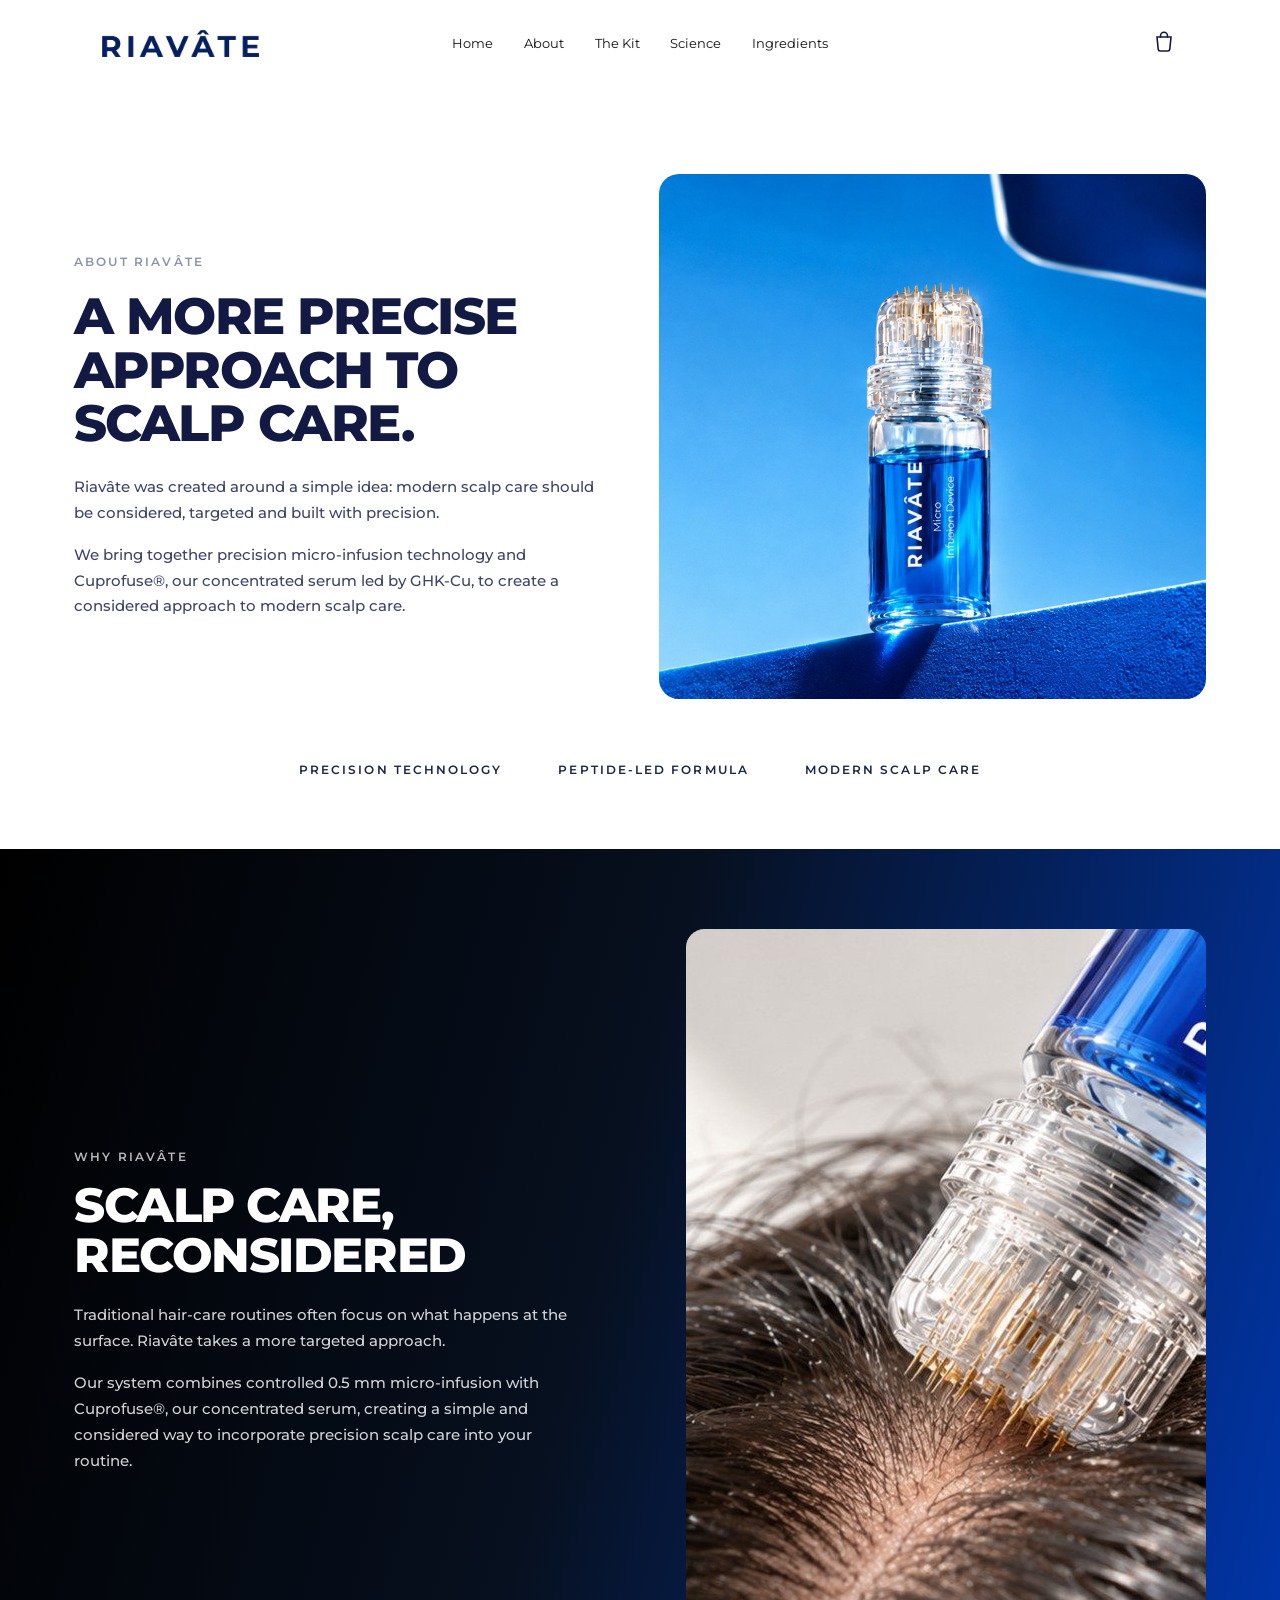
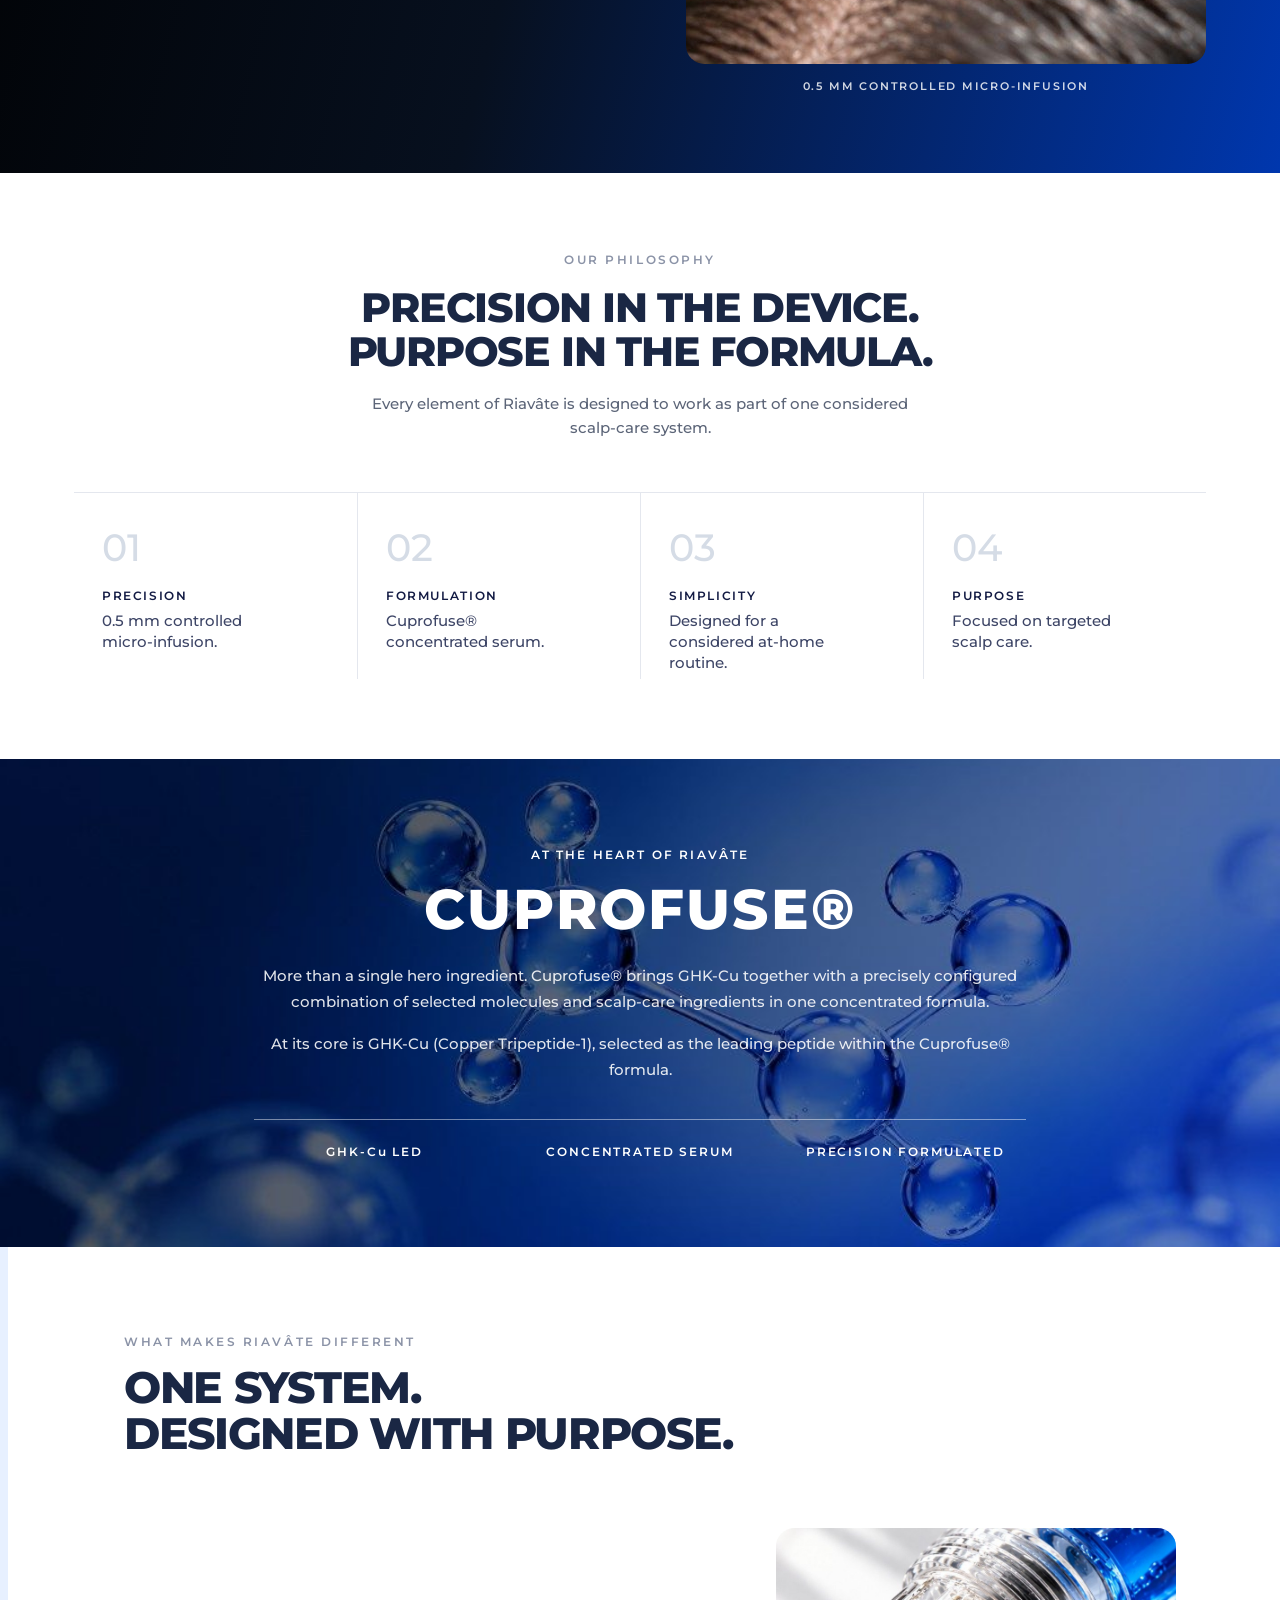
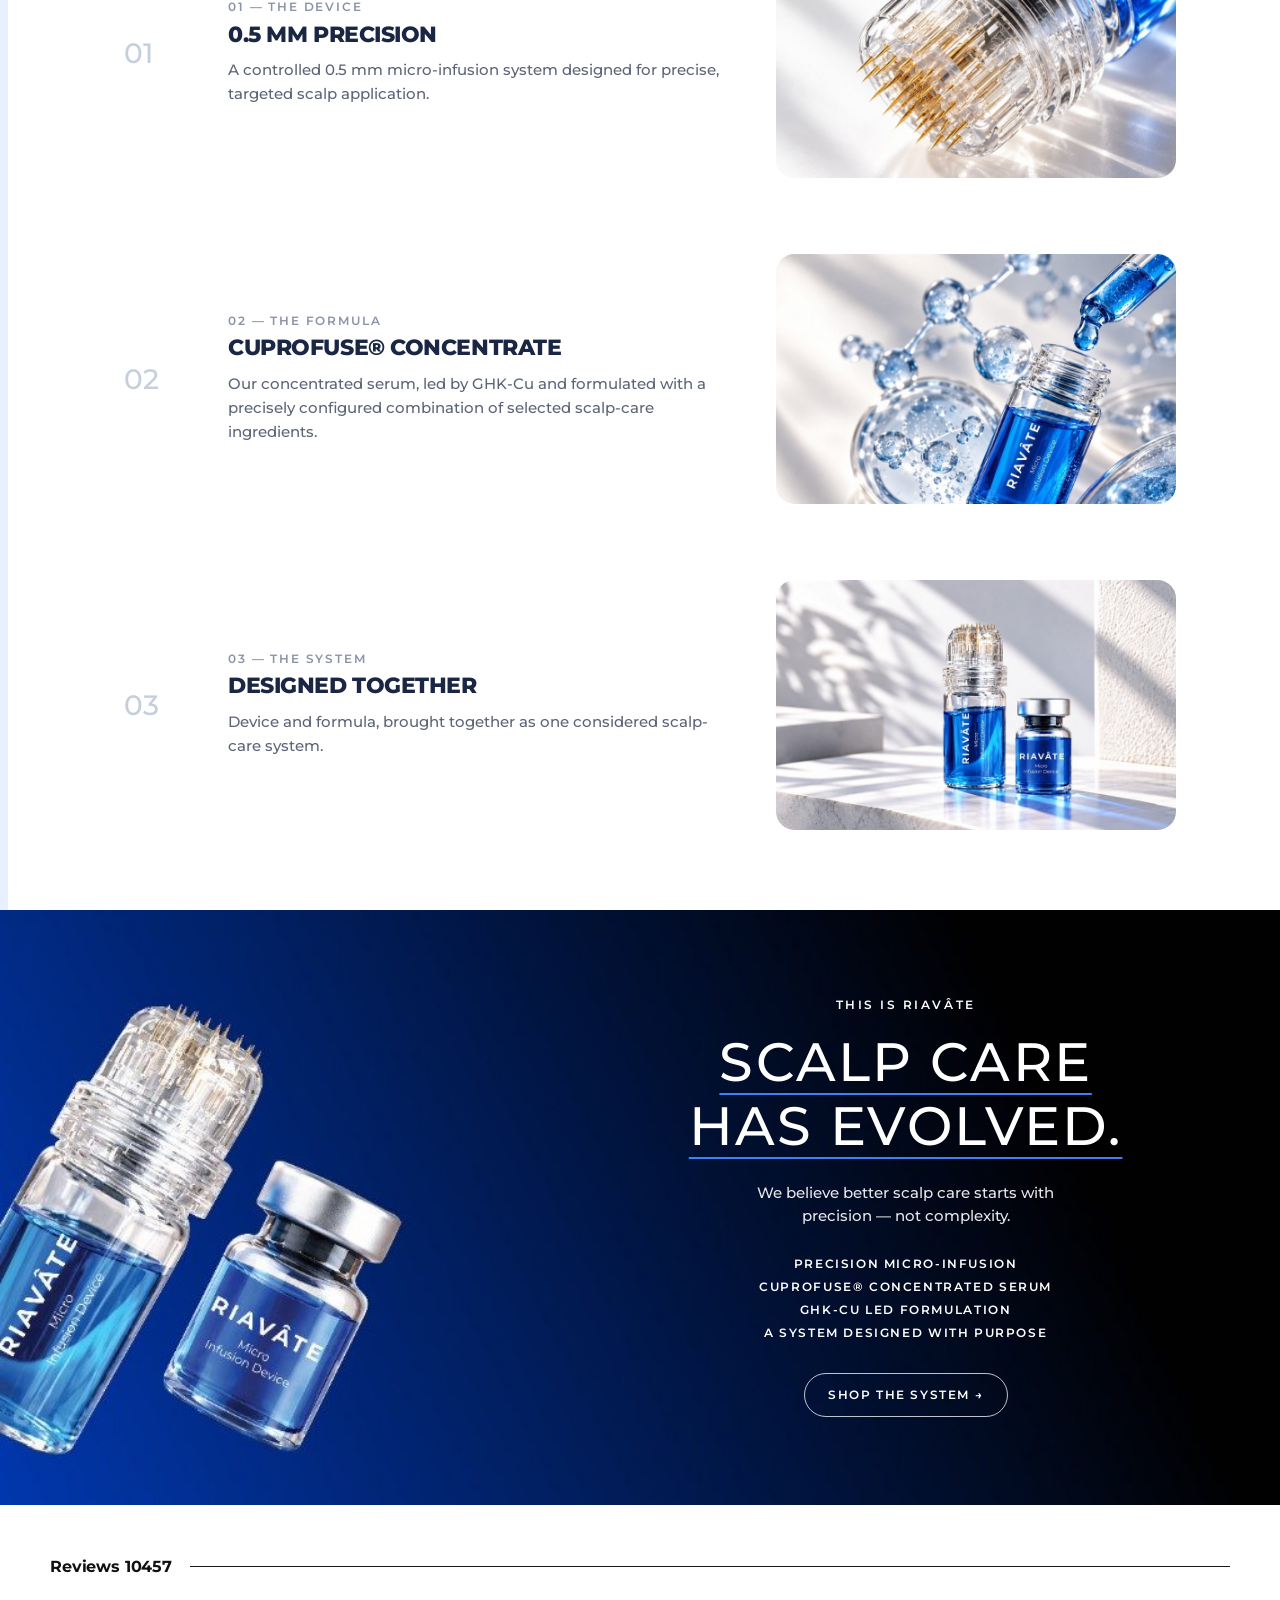
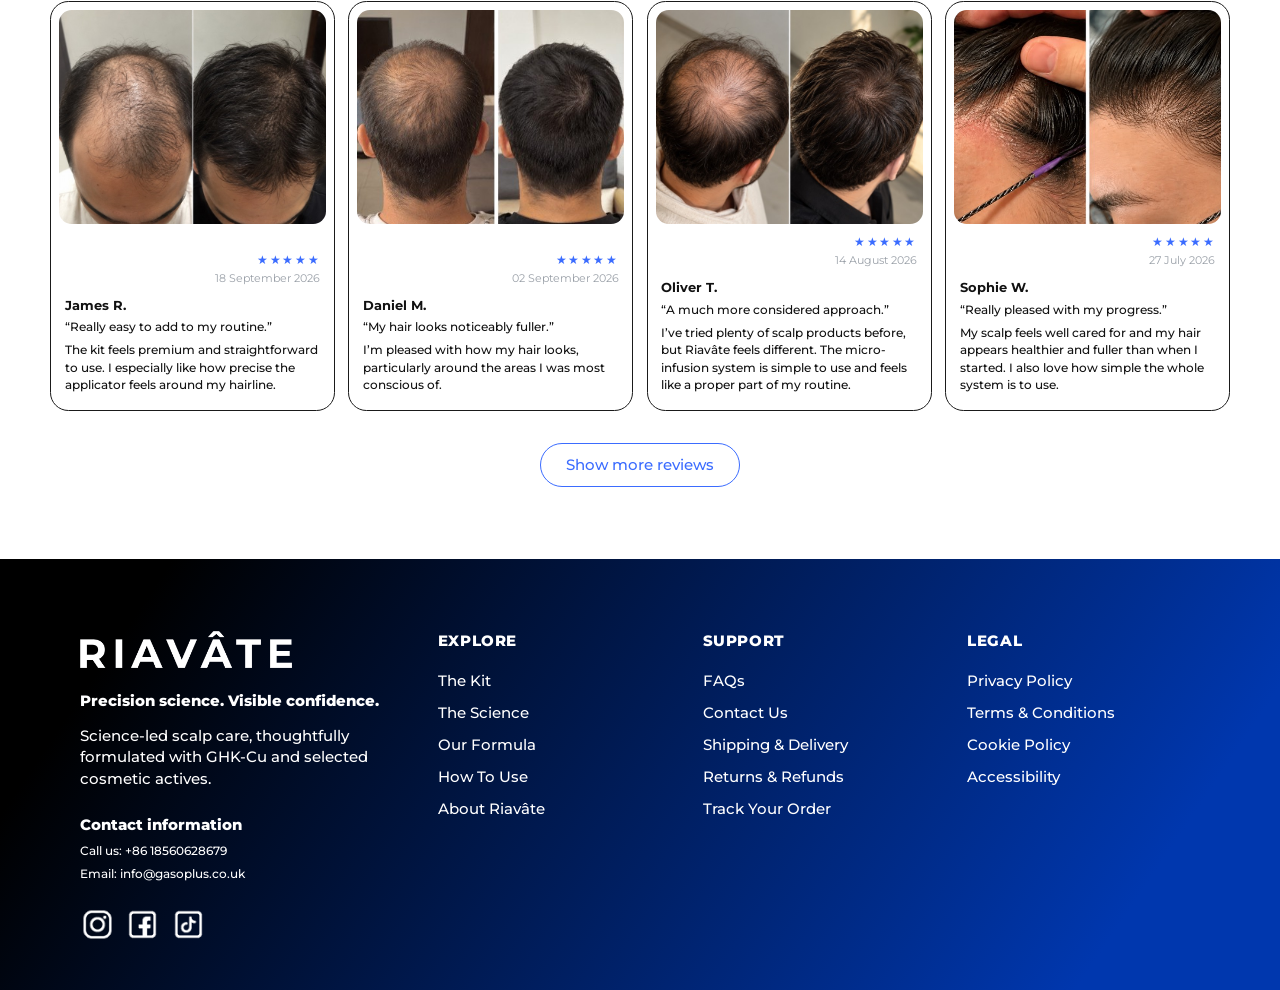
==== about.html @ 6ee82375 "Add the About and Science pages and link them from the header and footer. Co-authored-by: Cursor <cu" ====
<!doctype html>
<html lang="en">
<head>
<meta charset="utf-8">
<meta name="viewport" content="width=device-width, initial-scale=1">
<title>Riavâte home</title>
<link href="https://fonts.googleapis.com/css2?family=Montserrat:wght@400;500;600;700;800&display=swap" rel="stylesheet">
<style>
*{box-sizing:border-box;margin:0}
body{font-family:Montserrat,sans-serif;color:#111;background:#fff}
img{display:block;max-width:100%}
p:empty{display:none}

  .site-header {
    position: relative;
    z-index: 20;
    background: #ffffff;
    color: #111111;
  }

  .site-header__bar {
    display: grid;
    grid-template-columns: 1fr auto 1fr;
    align-items: center;
    gap: 1rem;
    min-height: 86px;
    width: min(1440px, 100%);
    margin-inline: auto;
    padding-inline: clamp(1.25rem, 8vw, 7.125rem);
  }

  .site-header__logo {
    justify-self: start;
    display: flex;
    align-items: center;
    text-decoration: none;
    color: inherit;
  }

  .site-header__logo-image {
    width: auto;
    height: 27px;
    max-width: 160px;
  }

  .site-header__nav {
    justify-self: center;
  }

  .site-header__menu {
    display: flex;
    align-items: center;
    gap: clamp(1rem, 2.4vw, 2.4rem);
    margin: 0;
    padding: 0;
    list-style: none;
  }

  .site-header__menu a {
    color: #111111;
    font-size: 13px;
    font-weight: 400;
    line-height: 1.4;
    text-decoration: none;
  }

  .site-header__menu a[aria-current='page'] {
    font-weight: 600;
  }

  .site-header__menu a:hover,
  .site-header__menu a:focus-visible {
    color: #2d42a9;
  }

  .site-header__actions {
    justify-self: end;
    display: flex;
    align-items: center;
    gap: 0.75rem;
  }

  .site-header__cart {
    position: relative;
    display: flex;
    color: #121a43;
    text-decoration: none;
  }

  .site-header__cart svg {
    width: 28px;
    height: 28px;
  }

  .site-header__count {
    position: absolute;
    top: -6px;
    right: -8px;
    min-width: 16px;
    height: 16px;
    padding: 0 4px;
    border-radius: 999px;
    background: #121a43;
    color: #ffffff;
    font-size: 10px;
    line-height: 16px;
    text-align: center;
  }

  .site-header__toggle {
    display: none;
    width: 42px;
    height: 42px;
    padding: 0;
    border: 0;
    background: transparent;
    cursor: pointer;
  }

  .site-header__toggle-lines,
  .site-header__toggle-lines::before,
  .site-header__toggle-lines::after {
    display: block;
    width: 18px;
    height: 1.5px;
    background: #121a43;
    content: '';
  }

  .site-header__toggle-lines {
    position: relative;
    margin-inline: auto;
  }

  .site-header__toggle-lines::before,
  .site-header__toggle-lines::after {
    position: absolute;
    left: 0;
  }

  .site-header__toggle-lines::before {
    top: -6px;
  }

  .site-header__toggle-lines::after {
    top: 6px;
  }

  .site-header.is-open .site-header__toggle-lines {
    background: transparent;
  }

  .site-header.is-open .site-header__toggle-lines::before {
    top: 0;
    transform: rotate(45deg);
  }

  .site-header.is-open .site-header__toggle-lines::after {
    top: 0;
    transform: rotate(-45deg);
  }

  .visually-hidden {
    position: absolute;
    width: 1px;
    height: 1px;
    padding: 0;
    margin: -1px;
    overflow: hidden;
    clip: rect(0, 0, 0, 0);
    white-space: nowrap;
    border: 0;
  }

  @media screen and (max-width: 989px) {
    .site-header__bar {
      grid-template-columns: auto 1fr auto;
      min-height: 72px;
    }

    .site-header__toggle {
      display: inline-flex;
      align-items: center;
      justify-content: center;
    }

    .site-header__nav {
      display: none;
      position: absolute;
      top: 100%;
      left: 0;
      right: 0;
      justify-self: stretch;
      width: 100%;
      background: #ffffff;
      border-top: 1px solid #ececec;
      box-shadow: 0 16px 30px rgba(0, 0, 0, 0.06);
    }

    .site-header.is-open .site-header__nav {
      display: block;
    }

    .site-header__menu {
      flex-direction: column;
      align-items: stretch;
      gap: 0;
      padding: 0.5rem 0 0.75rem;
    }

    .site-header__menu a {
      display: block;
      padding: 0.9rem 1.25rem;
      font-size: 16px;
    }
  }


  .home-hero {
    position: relative;
    isolation: isolate;
    width: 100%;
    background-color: #ffffff;
    color: var(--hero-text, #000000);
  }

  .home-hero--height-adapt {
    aspect-ratio: 1440 / 650;
  }

  .home-hero--height-small {
    min-height: 420px;
  }

  .home-hero--height-medium {
    min-height: 560px;
  }

  .home-hero--height-large {
    min-height: 650px;
  }

  .home-hero__media {
    position: absolute;
    inset: 0;
    z-index: 0;
    overflow: hidden;
  }

  .home-hero__media picture,
  .home-hero__media img {
    width: 100%;
    height: 100%;
  }

  .home-hero__image {
    width: 100%;
    height: 100%;
    max-width: none;
    object-fit: cover;
    object-position: center center;
  }

  .home-hero__inner {
    position: relative;
    z-index: 1;
    display: flex;
    align-items: center;
    box-sizing: border-box;
    width: min(100%, 1440px);
    min-height: 100%;
    margin-inline: auto;
    padding-block: 2.5rem;
    padding-inline: clamp(1.25rem, calc(var(--hero-pad-x, 183) * 100% / 1440), calc(var(--hero-pad-x, 183) * 1px));
  }

  .home-hero--align-center .home-hero__inner {
    justify-content: center;
  }

  .home-hero__content {
    display: flex;
    flex-direction: column;
    align-items: flex-start;
    gap: 16px;
    width: min(100%, var(--hero-content-max, 494px));
    text-align: left;
  }

  .home-hero--align-center .home-hero__content {
    align-items: center;
    text-align: center;
  }

  .home-hero__eyebrow {
    margin: 0;
    font-family: var(--hero-text-font-family, Montserrat, sans-serif);
    font-style: var(--hero-text-font-style, normal);
    font-weight: var(--hero-text-font-weight, 500);
    font-size: 15px;
    line-height: 1.27;
    letter-spacing: 3.9px;
    text-transform: uppercase;
    color: var(--hero-text, #000000);
  }

  .home-hero__heading {
    margin: 0;
    max-width: 100%;
    font-family: var(--hero-heading-font-family, Montserrat, sans-serif);
    font-style: var(--hero-heading-font-style, normal);
    font-weight: var(--hero-heading-font-weight, 700);
    font-size: var(--hero-heading-size, 48px);
    line-height: 1.22;
    letter-spacing: 0;
    color: var(--hero-gradient-start, #121a43);
  }

  @supports (background-clip: text) or (-webkit-background-clip: text) {
    .home-hero__heading {
      background-image: linear-gradient(
        90deg,
        var(--hero-gradient-start, #121a43) 0%,
        var(--hero-gradient-end, #2d42a9) 100%
      );
      background-clip: text;
      -webkit-background-clip: text;
      color: transparent;
    }
  }

  .home-hero__heading--solid {
    background-image: none;
    color: var(--hero-heading-color, #121a43);
    -webkit-text-fill-color: currentcolor;
  }

  .home-hero__text {
    margin: 0;
    max-width: var(--hero-text-max, 411px);
    font-family: var(--hero-text-font-family, Montserrat, sans-serif);
    font-style: var(--hero-text-font-style, normal);
    font-weight: var(--hero-text-font-weight, 500);
    font-size: 14px;
    line-height: 1.25;
    color: var(--hero-text, #000000);
  }

  .home-hero--align-center .home-hero__text {
    max-width: min(100%, var(--hero-text-max, 411px));
  }

  .home-hero__button {
    display: inline-flex;
    align-items: center;
    justify-content: center;
    min-height: 43px;
    margin-top: 4px;
    padding: 0.65rem 1.75rem;
    border: 1px solid transparent;
    border-radius: 15px;
    background-image: linear-gradient(90deg, #121a43 0%, #2d42a9 100%);
    color: #ffffff;
    font-family: var(--hero-heading-font-family, Montserrat, sans-serif);
    font-weight: 700;
    font-size: 16px;
    line-height: 1.25;
    text-decoration: none;
  }

  .home-hero__button--secondary {
    background-image: none;
    background-color: transparent;
    border-color: #121a43;
    color: #121a43;
  }

  .home-hero__button:focus-visible {
    outline: 2px solid #121a43;
    outline-offset: 3px;
  }

  .home-hero__button[aria-disabled='true'] {
    cursor: not-allowed;
    opacity: 0.6;
  }

  @media screen and (max-width: 989px) {
    .home-hero__heading {
      font-size: clamp(2rem, 4.6vw, var(--hero-heading-size, 48px));
    }
  }

  @media screen and (max-width: 749px) {
    .home-hero,
    .home-hero--height-adapt,
    .home-hero--height-small,
    .home-hero--height-medium,
    .home-hero--height-large {
      display: flex;
      flex-direction: column;
      aspect-ratio: auto;
      min-height: 0;
    }

    .home-hero__media {
      position: relative;
      inset: auto;
      width: 100%;
      height: auto;
      aspect-ratio: 16 / 10;
    }

    .home-hero__image {
      object-position: 72% center;
    }

    .home-hero--has-mobile-image .home-hero__image {
      object-position: center center;
    }

    .home-hero__inner {
      width: 100%;
      min-height: 0;
      padding: 1.75rem 1.25rem 2.25rem;
    }

    .home-hero__heading {
      font-size: var(--hero-heading-size-mobile, 32px);
    }

    .home-hero__eyebrow {
      font-size: 12px;
      letter-spacing: 2.4px;
    }

    .home-hero__text {
      max-width: none;
      font-size: 15px;
      line-height: 1.5;
    }
  }


  .icon-row {
    background: var(--icon-row-bg, #f7f7f7);
    color: var(--icon-row-text, #111111);
  }

  .icon-row__list {
    display: grid;
    grid-template-columns: repeat(5, minmax(0, 1fr));
    gap: 1.25rem 1rem;
    width: min(1180px, calc(100% - 2.5rem));
    margin: 0 auto;
    padding: 1.35rem 0;
    list-style: none;
  }

  .icon-row__item {
    display: flex;
    align-items: center;
    gap: 0.7rem;
    min-width: 0;
  }

  .icon-row__icon {
    display: flex;
    flex: 0 0 auto;
    align-items: center;
    justify-content: center;
    width: 36px;
    height: 36px;
  }

  .icon-row__icon img,
  .icon-row__image {
    width: 28px;
    height: 28px;
    object-fit: contain;
  }

  .icon-row__copy {
    display: flex;
    flex-direction: column;
    gap: 0.15rem;
    min-width: 0;
  }

  .icon-row__title {
    font-size: 12px;
    font-weight: 800;
    line-height: 1.2;
    letter-spacing: 0.02em;
    text-transform: uppercase;
  }

  .icon-row__text {
    font-size: 11px;
    font-weight: 500;
    line-height: 1.3;
  }

  @media screen and (max-width: 989px) {
    .icon-row__list {
      grid-template-columns: repeat(3, minmax(0, 1fr));
    }
  }

  @media screen and (max-width: 749px) {
    .icon-row__list {
      grid-template-columns: 1fr 1fr;
      gap: 1rem 0.75rem;
      padding: 1.25rem 0;
    }

    .icon-row__item:last-child:nth-child(odd) {
      grid-column: 1 / -1;
    }
  }


  .precision {
    padding: 4.5rem 0 3.5rem;
    background: #ffffff;
    color: #111111;
  }

  .precision__intro {
    width: min(780px, calc(100% - 2.5rem));
    margin: 0 auto 2.5rem;
    text-align: center;
  }

  .precision__heading {
    margin: 0;
    font-size: clamp(1.75rem, 3vw, 2.25rem);
    font-weight: 700;
    line-height: 1.2;
    background-image: linear-gradient(90deg, #000000 16%, #2d42a9 85%);
    background-clip: text;
    -webkit-background-clip: text;
    color: transparent;
  }

  .precision__eyebrow {
    margin: 0.75rem 0 0;
    font-size: 14px;
    font-weight: 500;
    letter-spacing: 3.64px;
    text-transform: uppercase;
  }

  .precision__text {
    margin: 0.85rem auto 0;
    max-width: 46rem;
    font-size: 14px;
    font-weight: 500;
    line-height: 1.45;
  }

  .precision__stage {
    display: grid;
    grid-template-columns: minmax(0, 1fr) minmax(180px, 320px) minmax(0, 1fr);
    grid-template-areas:
      "top-left media top-right"
      "bottom-left media bottom-right";
    gap: 1.75rem 1.5rem;
    align-items: center;
    width: min(1100px, calc(100% - 2.5rem));
    margin-inline: auto;
  }

  .precision__media {
    grid-area: media;
  }

  .precision__image {
    width: 100%;
    height: auto;
    max-height: 420px;
    margin-inline: auto;
    object-fit: contain;
  }

  .precision__point h3 {
    margin: 0;
    font-size: 15px;
    font-weight: 800;
    line-height: 1.3;
  }

  .precision__point p {
    margin: 0.45rem 0 0;
    max-width: 16rem;
    font-size: 14px;
    font-weight: 500;
    line-height: 1.45;
  }

  .precision__point--top-left { grid-area: top-left; }
  .precision__point--bottom-left { grid-area: bottom-left; }
  .precision__point--top-right { grid-area: top-right; text-align: right; }
  .precision__point--bottom-right { grid-area: bottom-right; text-align: right; }

  .precision__point--top-right p,
  .precision__point--bottom-right p {
    margin-left: auto;
  }

  @media screen and (max-width: 989px) {
    .precision__stage {
      grid-template-columns: 1fr 1fr;
      grid-template-areas:
        "media media"
        "top-left top-right"
        "bottom-left bottom-right";
    }

    .precision__image {
      max-height: 320px;
    }
  }

  @media screen and (max-width: 749px) {
    .precision {
      padding: 3rem 0 2.5rem;
    }

    .precision__stage {
      grid-template-columns: 1fr;
      grid-template-areas:
        "media"
        "top-left"
        "top-right"
        "bottom-left"
        "bottom-right";
    }

    .precision__point,
    .precision__point--top-right,
    .precision__point--bottom-right {
      text-align: left;
    }

    .precision__point p,
    .precision__point--top-right p,
    .precision__point--bottom-right p {
      margin-left: 0;
      max-width: none;
    }
  }


  .media-text {
    display: grid;
    grid-template-columns: minmax(0, 1fr) minmax(0, 1fr);
    gap: clamp(1.5rem, 4vw, 4rem);
    align-items: center;
    width: min(1180px, calc(100% - 2.5rem));
    margin-inline: auto;
    padding-block: var(--media-pad, 72px);
  }

  .media-text--right .media-text__content {
    order: -1;
  }

  .media-text__image {
    width: 100%;
    height: auto;
    aspect-ratio: 1;
    object-fit: cover;
    border-radius: 16px;
  }

  .media-text__content {
    display: flex;
    flex-direction: column;
    align-items: flex-start;
    gap: 0.85rem;
    max-width: 32rem;
  }

  .media-text__eyebrow,
  .media-text__subheading {
    margin: 0;
    font-size: 15px;
    font-weight: 500;
    letter-spacing: 3.9px;
    text-transform: uppercase;
  }

  .media-text__heading {
    margin: 0;
    font-size: var(--media-heading-size, 48px);
    font-weight: 700;
    line-height: 1.15;
    background-image: linear-gradient(90deg, #121a43 0%, #2d42a9 100%);
    background-clip: text;
    -webkit-background-clip: text;
    color: transparent;
  }

  .media-text__text {
    font-size: 14px;
    font-weight: 500;
    line-height: 1.5;
  }

  .media-text__text p {
    margin: 0 0 0.75rem;
  }

  .media-text__text p:last-child {
    margin-bottom: 0;
  }

  .media-text__caption {
    margin: 0;
    color: #0037ae;
    font-size: 12px;
    font-weight: 500;
    line-height: 1.45;
    letter-spacing: 0.04em;
    text-transform: uppercase;
  }

  .media-text__button {
    display: inline-flex;
    align-items: center;
    justify-content: center;
    min-height: 43px;
    margin-top: 0.4rem;
    padding: 0.65rem 1.6rem;
    border-radius: 15px;
    background-image: linear-gradient(90deg, #121a43 0%, #2d42a9 100%);
    color: #ffffff;
    font-size: 16px;
    font-weight: 700;
    line-height: 1.2;
    text-decoration: none;
  }

  .media-text__button:focus-visible {
    outline: 2px solid #121a43;
    outline-offset: 3px;
  }

  @media screen and (max-width: 989px) {
    .media-text,
    .media-text--left {
      grid-template-columns: 1fr;
    }

    .media-text--left .media-text__content,
    .media-text--right .media-text__content {
      order: 2;
    }

    .media-text__media {
      order: 1;
    }

    .media-text__heading {
      font-size: clamp(1.75rem, 4vw, var(--media-heading-size, 48px));
    }
  }

  @media screen and (max-width: 749px) {
    .media-text,
    .media-text--left {
      padding-block: 2.5rem;
    }

    .media-text__heading {
      font-size: var(--media-heading-size-mobile, 32px);
    }

    .media-text__image {
      aspect-ratio: 4 / 3;
    }
  }


  .peptide {
    padding: 4.5rem 1.25rem 4rem;
    color: #ffffff;
    background-image: linear-gradient(124deg, #000000 8%, #021433 48%, #0037ae 100%);
  }

  .peptide__intro {
    width: min(640px, 100%);
    margin: 0 auto 2.75rem;
    text-align: center;
  }

  .peptide__eyebrow {
    margin: 0;
    font-size: 14px;
    font-weight: 500;
    letter-spacing: 3.64px;
    text-transform: uppercase;
  }

  .peptide__heading {
    margin: 0.65rem 0 0;
    font-size: clamp(2.5rem, 5vw, 4rem);
    font-weight: 700;
    line-height: 1.05;
  }

  .peptide__text {
    margin-top: 1rem;
    font-size: 14px;
    font-weight: 500;
    line-height: 1.5;
  }

  .peptide__text p {
    margin: 0 0 0.35rem;
  }

  .peptide__grid {
    display: grid;
    grid-template-columns: repeat(4, minmax(0, 1fr));
    gap: 1.5rem;
    width: min(1120px, 100%);
    margin: 0 auto;
    padding: 0;
    list-style: none;
  }

  .peptide__item {
    text-align: center;
  }

  .peptide__icon {
    display: flex;
    align-items: center;
    justify-content: center;
    height: 76px;
    margin-bottom: 0.85rem;
  }

  .peptide__icon img,
  .peptide__icon-image {
    width: 72px;
    height: 72px;
    object-fit: contain;
  }

  .peptide__item h3 {
    margin: 0;
    font-size: 15px;
    font-weight: 800;
    line-height: 1.3;
  }

  .peptide__item p {
    margin: 0.55rem auto 0;
    max-width: 16rem;
    font-size: 14px;
    font-weight: 500;
    line-height: 1.45;
  }

  @media screen and (max-width: 989px) {
    .peptide__grid {
      grid-template-columns: 1fr 1fr;
      gap: 2rem 1rem;
    }
  }

  @media screen and (max-width: 549px) {
    .peptide {
      padding: 3rem 1.25rem;
    }

    .peptide__grid {
      grid-template-columns: 1fr;
    }
  }


  .results {
    padding: 4.5rem 0 4rem;
    background: #ffffff;
  }

  .results__heading {
    width: min(640px, calc(100% - 2.5rem));
    margin: 0 auto 2rem;
    text-align: center;
    font-size: clamp(1.75rem, 3vw, 2.25rem);
    font-weight: 700;
    line-height: 1.2;
    background-image: linear-gradient(90deg, #000000 16%, #2d42a9 85%);
    background-clip: text;
    -webkit-background-clip: text;
    color: transparent;
  }

  .results__grid {
    display: grid;
    grid-template-columns: repeat(3, minmax(0, 1fr));
    gap: 1.5rem;
    width: min(1080px, calc(100% - 2.5rem));
    margin: 0 auto;
    padding: 0;
    list-style: none;
  }

  .results__card {
    display: flex;
    flex-direction: column;
    overflow: hidden;
    border-radius: 19px;
    background: #f6f6f6;
  }

  .results__photo {
    aspect-ratio: 320 / 210;
    overflow: hidden;
  }

  .results__image {
    width: 100%;
    height: 100%;
    object-fit: cover;
  }

  .results__body {
    display: flex;
    flex: 1;
    flex-direction: column;
    gap: 0.75rem;
    padding: 1rem 1.1rem 1.1rem;
  }

  .results__meta {
    display: flex;
    align-items: center;
    justify-content: space-between;
    gap: 0.5rem;
  }

  .results__name {
    margin: 0;
    font-size: 12px;
    font-weight: 500;
  }

  .results__badge {
    margin: 0;
    padding: 0.25rem 0.45rem;
    border-radius: 5px;
    background: #c3f6bd;
    font-size: 8px;
    font-weight: 500;
    line-height: 1.2;
    white-space: nowrap;
  }

  .results__quote {
    flex: 1;
    font-size: 12px;
    font-weight: 500;
    line-height: 1.45;
  }

  .results__quote p {
    margin: 0 0 0.45rem;
  }

  .results__quote p:first-child {
    font-size: 13px;
  }

  .results__product {
    display: flex;
    align-items: center;
    gap: 0.65rem;
    padding: 0.45rem;
    border-radius: 5px;
    background: #ffffff;
  }

  .results__product img {
    width: 42px;
    height: 42px;
    border-radius: 5px;
    object-fit: cover;
  }

  .results__product p {
    margin: 0;
    font-size: 10px;
    line-height: 1.35;
  }

  @media screen and (max-width: 989px) {
    .results__grid {
      grid-template-columns: 1fr 1fr;
    }
  }

  @media screen and (max-width: 749px) {
    .results {
      padding: 3rem 0;
    }

    .results__grid {
      grid-template-columns: 1fr;
      max-width: 420px;
    }
  }


  .reviews {
    padding: 1rem 0 4.5rem;
    background: #ffffff;
  }

  .reviews__card {
    width: min(1063px, calc(100% - 2.5rem));
    margin-inline: auto;
    padding: 2rem 1.5rem 1.5rem;
    border-radius: 16px;
    background: #ffffff;
    box-shadow: 4px 7px 16px rgba(0, 0, 0, 0.12);
  }

  .reviews__heading {
    margin: 0 0 1.25rem;
    text-align: center;
    font-size: clamp(1.6rem, 3vw, 2rem);
    font-weight: 700;
    background-image: linear-gradient(90deg, #121a43 0%, #2d42a9 100%);
    background-clip: text;
    -webkit-background-clip: text;
    color: transparent;
  }

  .reviews__top {
    display: flex;
    align-items: center;
    justify-content: space-between;
    gap: 1rem;
  }

  .reviews__score,
  .reviews__count {
    margin: 0;
    font-size: 14px;
    font-weight: 500;
  }

  .reviews__count {
    margin-top: 0.2rem;
  }

  .reviews__badge {
    display: inline-block;
    margin: 0.55rem 0 0;
    padding: 0.28rem 0.5rem;
    border-radius: 5px;
    background: #c3f6bd;
    font-size: 8px;
    font-weight: 500;
  }

  .reviews__button {
    display: inline-flex;
    align-items: center;
    justify-content: center;
    min-height: 43px;
    padding: 0.6rem 1.4rem;
    border: 1px solid #121a43;
    border-radius: 15px;
    background: transparent;
    color: #121a43;
    font-size: 16px;
    font-weight: 700;
    text-decoration: none;
  }

  .reviews__thumbs {
    display: grid;
    grid-template-columns: repeat(8, minmax(0, 1fr));
    gap: 0.7rem;
    margin: 1.4rem 0 0;
    padding: 0;
    list-style: none;
  }

  .reviews__thumb {
    width: 100%;
    height: 81px;
    border-radius: 16px;
    object-fit: cover;
  }

  .reviews__more {
    margin: 0.85rem 0 0;
    text-align: right;
    font-size: 14px;
    font-weight: 500;
  }

  .reviews__more a {
    color: inherit;
  }

  @media screen and (max-width: 989px) {
    .reviews__thumbs {
      grid-template-columns: repeat(4, minmax(0, 1fr));
    }
  }

  @media screen and (max-width: 749px) {
    .reviews {
      padding-bottom: 3rem;
    }

    .reviews__top {
      flex-direction: column;
      align-items: flex-start;
    }

    .reviews__thumbs {
      grid-template-columns: repeat(3, minmax(0, 1fr));
    }

    .reviews__thumb {
      height: 72px;
      border-radius: 12px;
    }
  }


  .site-footer {
    display: flex;
    flex-direction: column;
    margin-top: 0;
    color: #ffffff;
    background-image: linear-gradient(124deg, #000000 11%, #0037ae 87%);
  }

  .site-footer a {
    color: inherit;
    text-decoration: none;
  }

  .site-footer__inner {
    display: grid;
    grid-template-columns: minmax(220px, 1.4fr) repeat(3, minmax(140px, 1fr));
    gap: 2.5rem 2rem;
    width: min(1120px, calc(100% - 2.5rem));
    margin-inline: auto;
    padding: 4.5rem 0 1.5rem;
  }

  .site-footer__logo-image {
    width: auto;
    height: 37px;
    max-width: 212px;
  }

  .site-footer__tagline {
    margin: 1.4rem 0 0;
    font-size: 15px;
    font-weight: 800;
    line-height: 1.4;
  }

  .site-footer__text {
    max-width: 20rem;
    margin: 0.85rem 0 0;
    font-size: 15px;
    font-weight: 500;
    line-height: 1.45;
  }

  .site-footer__contact-label {
    margin: 1.6rem 0 0.45rem;
    font-size: 15px;
    font-weight: 800;
  }

  .site-footer__contact {
    display: block;
    margin-top: 0.35rem;
    font-size: 12px;
    font-weight: 500;
    line-height: 1.5;
  }

  .site-footer__heading {
    margin: 0 0 0.9rem;
    font-size: 15px;
    font-weight: 800;
    letter-spacing: 0.04em;
  }

  .site-footer__links {
    margin: 0;
    padding: 0;
    list-style: none;
  }

  .site-footer__links a {
    display: inline-block;
    padding: 0.35rem 0;
    font-size: 15px;
    font-weight: 500;
    line-height: 1.4;
    text-transform: capitalize;
  }

  .site-footer__links a:hover,
  .site-footer__links a:focus-visible,
  .site-footer__contact:hover,
  .site-footer__contact:focus-visible {
    text-decoration: underline;
  }

  .site-footer__social {
    display: flex;
    align-items: center;
    gap: 0.65rem;
    width: min(1120px, calc(100% - 2.5rem));
    margin-inline: auto;
    padding: 0 0 3rem;
  }

  .site-footer__social img {
    width: 35px;
    height: 35px;
    object-fit: contain;
  }

  @media screen and (max-width: 989px) {
    .site-footer__inner {
      grid-template-columns: 1fr 1fr;
    }

    .site-footer__brand {
      grid-column: 1 / -1;
    }
  }

  @media screen and (max-width: 749px) {
    .site-footer__inner {
      grid-template-columns: 1fr;
      padding-top: 3rem;
    }
  }

.home-hero{--hero-pad-x:183;--hero-content-max:494px;--hero-text-max:412px;--hero-heading-size:48px;--hero-heading-size-mobile:32px;--hero-gradient-start:#121A43;--hero-gradient-end:#2D42A9;--hero-text:#000;--hero-heading-font-family:Montserrat,sans-serif;--hero-heading-font-weight:700;--hero-text-font-family:Montserrat,sans-serif;--hero-text-font-weight:500}

.about-hero{background:#fff;color:#121a43}
.about-hero__inner{display:grid;grid-template-columns:minmax(0,1fr) minmax(0,1.05fr);gap:4rem;align-items:center;max-width:1180px;margin:0 auto;padding:5.5rem 1.5rem 2.5rem}
.about-hero__eyebrow{margin:0 0 1.25rem;font-size:.75rem;font-weight:600;letter-spacing:.18em;text-transform:uppercase;color:#8b93a7}
.about-hero__heading{margin:0;max-width:14ch;font-size:clamp(2rem,4vw,3.25rem);font-weight:800;line-height:1.05;letter-spacing:-.03em;text-transform:uppercase}
.about-hero__text{max-width:34rem;margin-top:1.5rem;font-size:.95rem;font-weight:500;line-height:1.7;color:#3d4566}
.about-hero__text p{margin:0}
.about-hero__text p+p{margin-top:1rem}
.about-hero__labels{display:flex;flex-wrap:wrap;justify-content:center;gap:1.25rem 3.5rem;max-width:1180px;margin:0 auto;padding:1.5rem 1.5rem 4.5rem;list-style:none;font-size:.72rem;font-weight:600;letter-spacing:.18em;text-transform:uppercase;color:#1a2744}
.about-hero__media{border-radius:1.25rem;overflow:hidden}
.about-hero__image{display:block;width:100%;height:auto;aspect-ratio:1/0.96;object-fit:cover}
.about-reconsidered{color:#fff;background:linear-gradient(105deg,#000 0%,#07101f 46%,#0037ae 100%)}
.about-reconsidered__inner{display:grid;grid-template-columns:minmax(0,1fr) minmax(0,.95fr);gap:4rem;align-items:center;max-width:1180px;margin:0 auto;padding:5rem 1.5rem}
.about-reconsidered__eyebrow{margin:0 0 1rem;font-size:.75rem;font-weight:600;letter-spacing:.18em;text-transform:uppercase;color:rgba(255,255,255,.72)}
.about-reconsidered__heading{margin:0;max-width:13ch;font-size:clamp(2rem,4vw,3rem);font-weight:800;line-height:1.05;letter-spacing:-.03em;text-transform:uppercase}
.about-reconsidered__text{max-width:32rem;margin-top:1.35rem;font-size:.95rem;font-weight:500;line-height:1.7;color:rgba(255,255,255,.82)}
.about-reconsidered__text p{margin:0}
.about-reconsidered__text p+p{margin-top:1rem}
.about-reconsidered__image{display:block;width:100%;aspect-ratio:16/11;object-fit:cover;border-radius:1.15rem}
.about-reconsidered__caption{margin:.95rem 0 0;font-size:.7rem;font-weight:600;letter-spacing:.16em;text-align:center;text-transform:uppercase;color:rgba(255,255,255,.82)}
.about-pillars{background:#fff;color:#121a43}
.about-pillars__inner{max-width:1180px;margin:0 auto;padding:5rem 1.5rem}
.about-pillars__intro{max-width:46rem;margin:0 auto 3.25rem;text-align:center}
.about-pillars__eyebrow{margin:0 0 1.1rem;font-size:.72rem;font-weight:600;letter-spacing:.22em;text-transform:uppercase;color:#8b93a7}
.about-pillars__heading{margin:0;font-size:clamp(1.85rem,3.2vw,2.7rem);font-weight:800;line-height:1.08;letter-spacing:-.03em;text-transform:uppercase;color:#1a2744}
.about-pillars__text{max-width:34rem;margin:1.15rem auto 0;font-size:.95rem;font-weight:500;line-height:1.6;color:#5c6578}
.about-pillars__list{display:grid;grid-template-columns:repeat(4,minmax(0,1fr));gap:0;margin:0;padding:0;border-top:1px solid #e4e7ee;list-style:none}
.about-pillars__item{padding:2.25rem 1.75rem .25rem;border-left:1px solid #e4e7ee}
.about-pillars__item:first-child{border-left:0}
.about-pillars__index{margin:0 0 1.35rem;font-size:clamp(2rem,3vw,2.65rem);font-weight:500;line-height:1;color:#d5dce6}
.about-pillars__title{margin:0 0 .45rem;font-size:.72rem;font-weight:600;letter-spacing:.14em;text-transform:uppercase}
.about-pillars__item-text{max-width:12rem;margin:0;font-size:.92rem;font-weight:500;line-height:1.45;color:#3d4566}
.about-formula{position:relative;overflow:hidden;color:#fff;background:#0037ae}
.about-formula__media{position:absolute;inset:0}
.about-formula__image{width:100%;height:100%;object-fit:cover}
.about-formula__inner{position:relative;z-index:1;max-width:820px;margin:0 auto;padding:5.5rem 1.5rem;text-align:center}
.about-formula__eyebrow{margin:0 0 .85rem;font-size:.75rem;font-weight:600;letter-spacing:.18em;text-transform:uppercase}
.about-formula__heading{margin:0;font-size:clamp(2.2rem,5vw,3.5rem);font-weight:800;letter-spacing:.04em;text-transform:uppercase}
.about-formula__subheading{margin:.75rem 0 0;font-size:1rem;font-weight:600;letter-spacing:.12em;text-transform:uppercase}
.about-formula__text{margin-top:1.25rem;font-size:.95rem;font-weight:500;line-height:1.7;color:rgba(255,255,255,.88)}
.about-formula__text p{margin:0}
.about-formula__text p+p{margin-top:1rem}
.about-formula__features{display:grid;grid-template-columns:repeat(3,minmax(0,1fr));gap:1.5rem;margin:2.25rem 0 0;padding:1.6rem 0 0;border-top:1px solid rgba(255,255,255,.45);list-style:none;text-align:center}
.about-formula__feature-title{margin:0;font-size:.72rem;font-weight:600;letter-spacing:.16em}
.about-formula__feature-text{margin:0;font-size:.85rem;font-weight:500;line-height:1.55;color:rgba(255,255,255,.82)}
.about-system{color:#1a2744;background:linear-gradient(#e7f0ff,#e7f0ff) left/8px 100% no-repeat #fff}
.about-system__inner{max-width:1120px;margin:0 auto;padding:5.5rem 1.5rem 5rem 2.75rem}
.about-system__intro{margin-bottom:4.5rem}
.about-system__heading{max-width:22ch}
.about-system__eyebrow{margin:0 0 1rem;font-size:.72rem;font-weight:600;letter-spacing:.22em;text-transform:uppercase;color:#8b93a7}
.about-system__heading{margin:0;font-size:clamp(2rem,3.4vw,2.85rem);font-weight:800;line-height:1.05;letter-spacing:-.03em;text-transform:uppercase}
.about-system__list{display:grid;gap:4.75rem;margin:0;padding:0;list-style:none}
.about-system__row{display:grid;grid-template-columns:4.25rem minmax(0,1fr) minmax(220px,38%);gap:1.25rem 2.25rem;align-items:center}
.about-system__index{margin:0;font-size:clamp(1.7rem,2.2vw,2.15rem);font-weight:500;line-height:1;color:#c5cedb}
.about-system__kicker{margin:0 0 .45rem;font-size:.72rem;font-weight:600;letter-spacing:.16em;text-transform:uppercase;color:#8b93a7}
.about-system__title{margin:0;font-size:clamp(1.15rem,1.7vw,1.45rem);font-weight:800;letter-spacing:-.02em;line-height:1.15;text-transform:uppercase}
.about-system__text{max-width:34rem;margin-top:.7rem;font-size:.92rem;font-weight:500;line-height:1.65;color:#5c6578}
.about-system__media{border-radius:1.15rem;overflow:hidden}
.about-system__image{display:block;width:100%;aspect-ratio:16/10;object-fit:cover}
.about-evolved{position:relative;overflow:hidden;color:#fff;background:#041433}
.about-evolved__media{position:absolute;inset:0}
.about-evolved__image{width:100%;height:100%;object-fit:cover;object-position:left center}
.about-evolved__copy{position:relative;z-index:1;width:min(34rem,calc(100% - 3rem));margin:0 8% 0 auto;padding:5.5rem 0;text-align:center}
.about-evolved__eyebrow{margin:0 0 1.1rem;font-size:.72rem;font-weight:600;letter-spacing:.22em;text-transform:uppercase}
.about-evolved__heading{margin:0;font-size:clamp(2.1rem,4.2vw,3.35rem);font-weight:500;line-height:1.2;letter-spacing:.04em;text-transform:uppercase;text-decoration:underline;text-decoration-color:#3b82f6;text-decoration-thickness:2px;text-underline-offset:.22em}
.about-evolved__text{max-width:22rem;margin:1.4rem auto 0;font-size:.95rem;font-weight:500;line-height:1.55;color:rgba(255,255,255,.9)}
.about-evolved__text p{margin:0}
.about-evolved__points{margin:1.6rem 0 0;padding:0;list-style:none;font-size:.72rem;font-weight:600;letter-spacing:.14em;line-height:2;text-transform:uppercase}
.about-evolved__button{display:inline-flex;margin-top:1.75rem;padding:.85rem 1.45rem;border:1px solid rgba(255,255,255,.75);border-radius:999px;color:#fff;font-size:.72rem;font-weight:600;letter-spacing:.14em;text-decoration:none;text-transform:uppercase}
.about-reviews{padding:3.25rem 0 4.5rem;background:#fff;color:#111}
.about-reviews__inner{width:min(1180px,calc(100% - 3rem));margin:0 auto}
.about-reviews__head{display:flex;align-items:center;gap:1.1rem;margin-bottom:1.6rem}
.about-reviews__heading{margin:0;font-size:1rem;font-weight:700;letter-spacing:-.01em;white-space:nowrap}
.about-reviews__rule{flex:1;height:1px;background:#1a1a1a}
.about-reviews__grid{display:grid;grid-template-columns:repeat(4,minmax(0,1fr));gap:.85rem;margin:0;padding:0;list-style:none}
.about-reviews__card{display:flex;flex-direction:column;min-height:100%;padding:.5rem .5rem .95rem;border:1px solid #1a1a1a;border-radius:1.15rem;background:#fff}
.about-reviews__photo{overflow:hidden;border-radius:.8rem}
.about-reviews__image{display:block;width:100%;aspect-ratio:5/4;object-fit:cover;object-position:center}
.about-reviews__body{display:flex;flex:1;flex-direction:column;justify-content:flex-end;padding:.85rem .35rem .1rem}
.about-reviews__stars{margin:0;color:#3b6cff;font-size:.72rem;letter-spacing:.14em;line-height:1;text-align:right}
.about-reviews__date{margin:.28rem 0 .75rem;color:#9aa0a8;font-size:.68rem;text-align:right}
.about-reviews__name{margin:0 0 .35rem;font-size:.82rem;font-weight:700}
.about-reviews__quote{font-size:.75rem;font-weight:500;line-height:1.45}
.about-reviews__quote p{margin:0 0 .35rem}
.about-reviews__quote p:last-child{margin-bottom:0}
.about-reviews__more{margin:2rem 0 0;text-align:center}
.about-reviews__button{display:inline-flex;align-items:center;justify-content:center;min-width:11.5rem;padding:.7rem 1.55rem;border:1.5px solid #3b6cff;border-radius:999px;color:#3b6cff;font-size:.95rem;font-weight:500;text-decoration:none}
@media screen and (max-width:989px){
.about-hero__inner,.about-reconsidered__inner{grid-template-columns:1fr}
.about-evolved__copy{z-index:2;margin:0 auto;padding:4.5rem 0}
.about-evolved::before{content:"";position:absolute;inset:0;z-index:1;background:rgba(2,12,40,.45)}
.about-system__row{grid-template-columns:3rem minmax(0,1fr);gap:.75rem 1rem}
.about-system__media{grid-column:1 / -1}
.about-hero__inner,.about-reconsidered__inner{gap:2rem}
.about-system__row--image-left .about-system__media{order:0}
.about-pillars__list{grid-template-columns:1fr 1fr}
.about-pillars__item:nth-child(odd){border-left:0}
.about-pillars__item:nth-child(n+3){border-top:1px solid #e4e7ee}
.about-reviews__grid{grid-template-columns:1fr 1fr}
}
@media screen and (max-width:749px){
.about-pillars__list,.about-formula__features{grid-template-columns:1fr}
.about-pillars__item{border-left:0}
.about-pillars__item:nth-child(n+2){border-top:1px solid #e4e7ee}
.about-hero__inner,.about-reconsidered__inner,.about-pillars__inner,.about-system__inner{padding-left:1.25rem;padding-right:1.25rem}
.about-reviews__inner{width:min(1180px,calc(100% - 2.5rem))}
.about-reviews__grid{grid-template-columns:1fr;max-width:420px;margin-inline:auto}
}

</style>
</head>
<body>
<header class="site-header" data-header>
  <div class="site-header__bar">
    <a class="site-header__logo" href="#"><img class="site-header__logo-image" src="/assets/logo.png" alt="Riavâte" width="156" height="27"></a>
    <nav class="site-header__nav" id="nav"><ul class="site-header__menu">
      <li><a href="/">Home</a></li><li><a href="/about.html">About</a></li><li><a href="/kit.html">The Kit</a></li><li><a href="/science.html">Science</a></li><li><a href="#">Ingredients</a></li>
    </ul></nav>
    <div class="site-header__actions">
      <a class="site-header__cart" href="#" aria-label="Cart"><svg width="28" height="28" viewBox="0 0 28 28"><path d="M7 8h14l-1.2 12.2a2 2 0 0 1-2 1.8H10.2a2 2 0 0 1-2-1.8L7 8Z" fill="none" stroke="currentColor" stroke-width="1.6"/><path d="M10.5 8V6.8A3.5 3.5 0 0 1 14 3.3a3.5 3.5 0 0 1 3.5 3.5V8" fill="none" stroke="currentColor" stroke-width="1.6" stroke-linecap="round"/></svg></a>
      <button class="site-header__toggle" type="button" data-menu-toggle aria-expanded="false" aria-controls="nav"><span class="site-header__toggle-lines"></span></button>
    </div>
  </div>
</header>
<section class="about-hero"><div class="about-hero__inner">
  <div class="about-hero__copy"><p class="about-hero__eyebrow">About Riavâte</p><h1 class="about-hero__heading">A more precise approach to scalp care.</h1><div class="about-hero__text"><p>Riavâte was created around a simple idea: modern scalp care should be considered, targeted and built with precision.</p><p>We bring together precision micro-infusion technology and Cuprofuse®, our concentrated serum led by GHK-Cu, to create a considered approach to modern scalp care.</p></div></div>
  <div class="about-hero__media"><img class="about-hero__image" src="/assets/about-hero.jpg" alt="Riavâte micro-infusion device" width="1024" height="992"></div>
</div>
<ul class="about-hero__labels"><li>Precision technology</li><li>Peptide-led formula</li><li>Modern scalp care</li></ul>
</section>
<section class="about-reconsidered"><div class="about-reconsidered__inner">
  <div class="about-reconsidered__copy"><p class="about-reconsidered__eyebrow">Why Riavâte</p><h2 class="about-reconsidered__heading">Scalp care,<br>reconsidered</h2><div class="about-reconsidered__text"><p>Traditional hair-care routines often focus on what happens at the surface. Riavâte takes a more targeted approach.</p><p>Our system combines controlled 0.5 mm micro-infusion with Cuprofuse®, our concentrated serum, creating a simple and considered way to incorporate precision scalp care into your routine.</p></div></div>
  <div class="about-reconsidered__media"><img class="about-reconsidered__image" src="/assets/about-scalp.jpg" alt="Riavâte device applied to the scalp" width="1024" height="735"><p class="about-reconsidered__caption">0.5 mm controlled micro-infusion</p></div>
</div></section>
<section class="about-pillars"><div class="about-pillars__inner"><div class="about-pillars__intro"><p class="about-pillars__eyebrow">Our philosophy</p><h2 class="about-pillars__heading">Precision in the device.<br>Purpose in the formula.</h2><div class="about-pillars__text"><p>Every element of Riavâte is designed to work as part of one considered scalp-care system.</p></div></div>
<ol class="about-pillars__list">
<li class="about-pillars__item"><p class="about-pillars__index">01</p><h3 class="about-pillars__title">Precision</h3><p class="about-pillars__item-text">0.5 mm controlled micro-infusion.</p></li>
<li class="about-pillars__item"><p class="about-pillars__index">02</p><h3 class="about-pillars__title">Formulation</h3><p class="about-pillars__item-text">Cuprofuse® concentrated serum.</p></li>
<li class="about-pillars__item"><p class="about-pillars__index">03</p><h3 class="about-pillars__title">Simplicity</h3><p class="about-pillars__item-text">Designed for a considered at-home routine.</p></li>
<li class="about-pillars__item"><p class="about-pillars__index">04</p><h3 class="about-pillars__title">Purpose</h3><p class="about-pillars__item-text">Focused on targeted scalp care.</p></li>
</ol></div></section>
<section class="about-formula"><div class="about-formula__media"><img class="about-formula__image" src="/assets/about-molecule.jpg" alt=""></div><div class="about-formula__inner">
<p class="about-formula__eyebrow">At the heart of Riavâte</p><h2 class="about-formula__heading">Cuprofuse®</h2>
<div class="about-formula__text"><p>More than a single hero ingredient. Cuprofuse® brings GHK-Cu together with a precisely configured combination of selected molecules and scalp-care ingredients in one concentrated formula.</p><p>At its core is GHK-Cu (Copper Tripeptide-1), selected as the leading peptide within the Cuprofuse® formula.</p></div>
<ul class="about-formula__features"><li><p class="about-formula__feature-title">GHK-Cu LED</p></li><li><p class="about-formula__feature-title">CONCENTRATED SERUM</p></li><li><p class="about-formula__feature-title">PRECISION FORMULATED</p></li></ul>
</div></section>
<section class="about-system"><div class="about-system__inner"><div class="about-system__intro"><p class="about-system__eyebrow">What makes Riavâte different</p><h2 class="about-system__heading">One system.<br>Designed with purpose.</h2></div>
<ol class="about-system__list">
<li class="about-system__row"><p class="about-system__index">01</p><div class="about-system__copy"><p class="about-system__kicker">01 — The device</p><h3 class="about-system__title">0.5 mm precision</h3><div class="about-system__text"><p>A controlled 0.5 mm micro-infusion system designed for precise, targeted scalp application.</p></div></div><div class="about-system__media"><img class="about-system__image" src="/assets/about-needles.jpg" alt="Gold-plated micro-infusion tips"></div></li>
<li class="about-system__row"><p class="about-system__index">02</p><div class="about-system__copy"><p class="about-system__kicker">02 — The formula</p><h3 class="about-system__title">Cuprofuse® concentrate</h3><div class="about-system__text"><p>Our concentrated serum, led by GHK-Cu and formulated with a precisely configured combination of selected scalp-care ingredients.</p></div></div><div class="about-system__media"><img class="about-system__image" src="/assets/about-serum.jpg" alt="Cuprofuse serum being measured into a vial"></div></li>
<li class="about-system__row"><p class="about-system__index">03</p><div class="about-system__copy"><p class="about-system__kicker">03 — The system</p><h3 class="about-system__title">Designed together</h3><div class="about-system__text"><p>Device and formula, brought together as one considered scalp-care system.</p></div></div><div class="about-system__media"><img class="about-system__image" src="/assets/about-kit.jpg" alt="Riavâte device and serum vial"></div></li>
</ol></div></section>
<section class="about-evolved">
<div class="about-evolved__media"><img class="about-evolved__image" src="/assets/about-evolved.jpg" alt=""></div>
<div class="about-evolved__copy"><p class="about-evolved__eyebrow">This is Riavâte</p><h2 class="about-evolved__heading">Scalp care<br>has evolved.</h2><div class="about-evolved__text"><p>We believe better scalp care starts with precision — not complexity.</p></div><ul class="about-evolved__points"><li>Precision micro-infusion</li><li>Cuprofuse® concentrated serum</li><li>GHK-Cu led formulation</li><li>A system designed with purpose</li></ul><a class="about-evolved__button" href="/kit.html">Shop the system →</a></div>
</section>
<section class="about-reviews">
  <div class="about-reviews__inner">
    <div class="about-reviews__head"><h2 class="about-reviews__heading">Reviews 10457</h2><span class="about-reviews__rule"></span></div>
    <ul class="about-reviews__grid">
      <li class="about-reviews__card"><div class="about-reviews__photo"><img class="about-reviews__image" src="/assets/product-review-1.jpg" alt="James R."></div><div class="about-reviews__body"><p class="about-reviews__stars" aria-label="5 out of 5 stars">★★★★★</p><p class="about-reviews__date">18 September 2026</p><p class="about-reviews__name">James R.</p><div class="about-reviews__quote"><p>“Really easy to add to my routine.”</p><p>The kit feels premium and straightforward to use. I especially like how precise the applicator feels around my hairline.</p></div></div></li>
      <li class="about-reviews__card"><div class="about-reviews__photo"><img class="about-reviews__image" src="/assets/about-review-daniel.jpg" alt="Daniel M."></div><div class="about-reviews__body"><p class="about-reviews__stars" aria-label="5 out of 5 stars">★★★★★</p><p class="about-reviews__date">02 September 2026</p><p class="about-reviews__name">Daniel M.</p><div class="about-reviews__quote"><p>“My hair looks noticeably fuller.”</p><p>I’m pleased with how my hair looks, particularly around the areas I was most conscious of.</p></div></div></li>
      <li class="about-reviews__card"><div class="about-reviews__photo"><img class="about-reviews__image" src="/assets/product-review-3.jpg" alt="Oliver T."></div><div class="about-reviews__body"><p class="about-reviews__stars" aria-label="5 out of 5 stars">★★★★★</p><p class="about-reviews__date">14 August 2026</p><p class="about-reviews__name">Oliver T.</p><div class="about-reviews__quote"><p>“A much more considered approach.”</p><p>I’ve tried plenty of scalp products before, but Riavâte feels different. The micro-infusion system is simple to use and feels like a proper part of my routine.</p></div></div></li>
      <li class="about-reviews__card"><div class="about-reviews__photo"><img class="about-reviews__image" src="/assets/product-review-4.jpg" alt="Sophie W."></div><div class="about-reviews__body"><p class="about-reviews__stars" aria-label="5 out of 5 stars">★★★★★</p><p class="about-reviews__date">27 July 2026</p><p class="about-reviews__name">Sophie W.</p><div class="about-reviews__quote"><p>“Really pleased with my progress.”</p><p>My scalp feels well cared for and my hair appears healthier and fuller than when I started. I also love how simple the whole system is to use.</p></div></div></li>
    </ul>
    <p class="about-reviews__more"><a class="about-reviews__button" href="/kit.html">Show more reviews</a></p>
  </div>
</section>
<footer class="site-footer">
  <div class="site-footer__inner">
    <div class="site-footer__brand">
      <img class="site-footer__logo-image" src="/assets/logo-white.png" alt="Riavâte">
      <p class="site-footer__tagline">Precision science. Visible confidence.</p>
      <p class="site-footer__text">Science-led scalp care, thoughtfully formulated with GHK-Cu and selected cosmetic actives.</p>
      <p class="site-footer__contact-label">Contact information</p>
      <a class="site-footer__contact" href="#">Call us: +86 18560628679</a>
      <a class="site-footer__contact" href="#">Email: info@gasoplus.co.uk</a>
    </div>
    <div class="site-footer__column"><p class="site-footer__heading">EXPLORE</p><ul class="site-footer__links"><li><a href="/kit.html">The Kit</a></li><li><a href="/science.html">The Science</a></li><li><a href="#">Our Formula</a></li><li><a href="#">How to Use</a></li><li><a href="/about.html">About Riavâte</a></li></ul></div>
    <div class="site-footer__column"><p class="site-footer__heading">SUPPORT</p><ul class="site-footer__links"><li><a href="#">FAQs</a></li><li><a href="#">Contact Us</a></li><li><a href="#">Shipping & Delivery</a></li><li><a href="#">Returns & Refunds</a></li><li><a href="#">Track Your Order</a></li></ul></div>
    <div class="site-footer__column"><p class="site-footer__heading">LEGAL</p><ul class="site-footer__links"><li><a href="#">Privacy Policy</a></li><li><a href="#">Terms & Conditions</a></li><li><a href="#">Cookie Policy</a></li><li><a href="#">Accessibility</a></li></ul></div>
  </div>
  <div class="site-footer__social">
    <a href="#"><img src="/assets/social-instagram.png" alt=""></a>
    <a href="#"><img src="/assets/social-facebook.png" alt=""></a>
    <a href="#"><img src="/assets/social-tiktok.png" alt=""></a>
  </div>
</footer>
<script>
document.addEventListener('click', (event) => {
  const toggle = event.target.closest('[data-menu-toggle]');
  if (!toggle) return;
  const header = toggle.closest('[data-header]');
  const open = header.classList.toggle('is-open');
  toggle.setAttribute('aria-expanded', open ? 'true' : 'false');
});
</script>
</body></html>
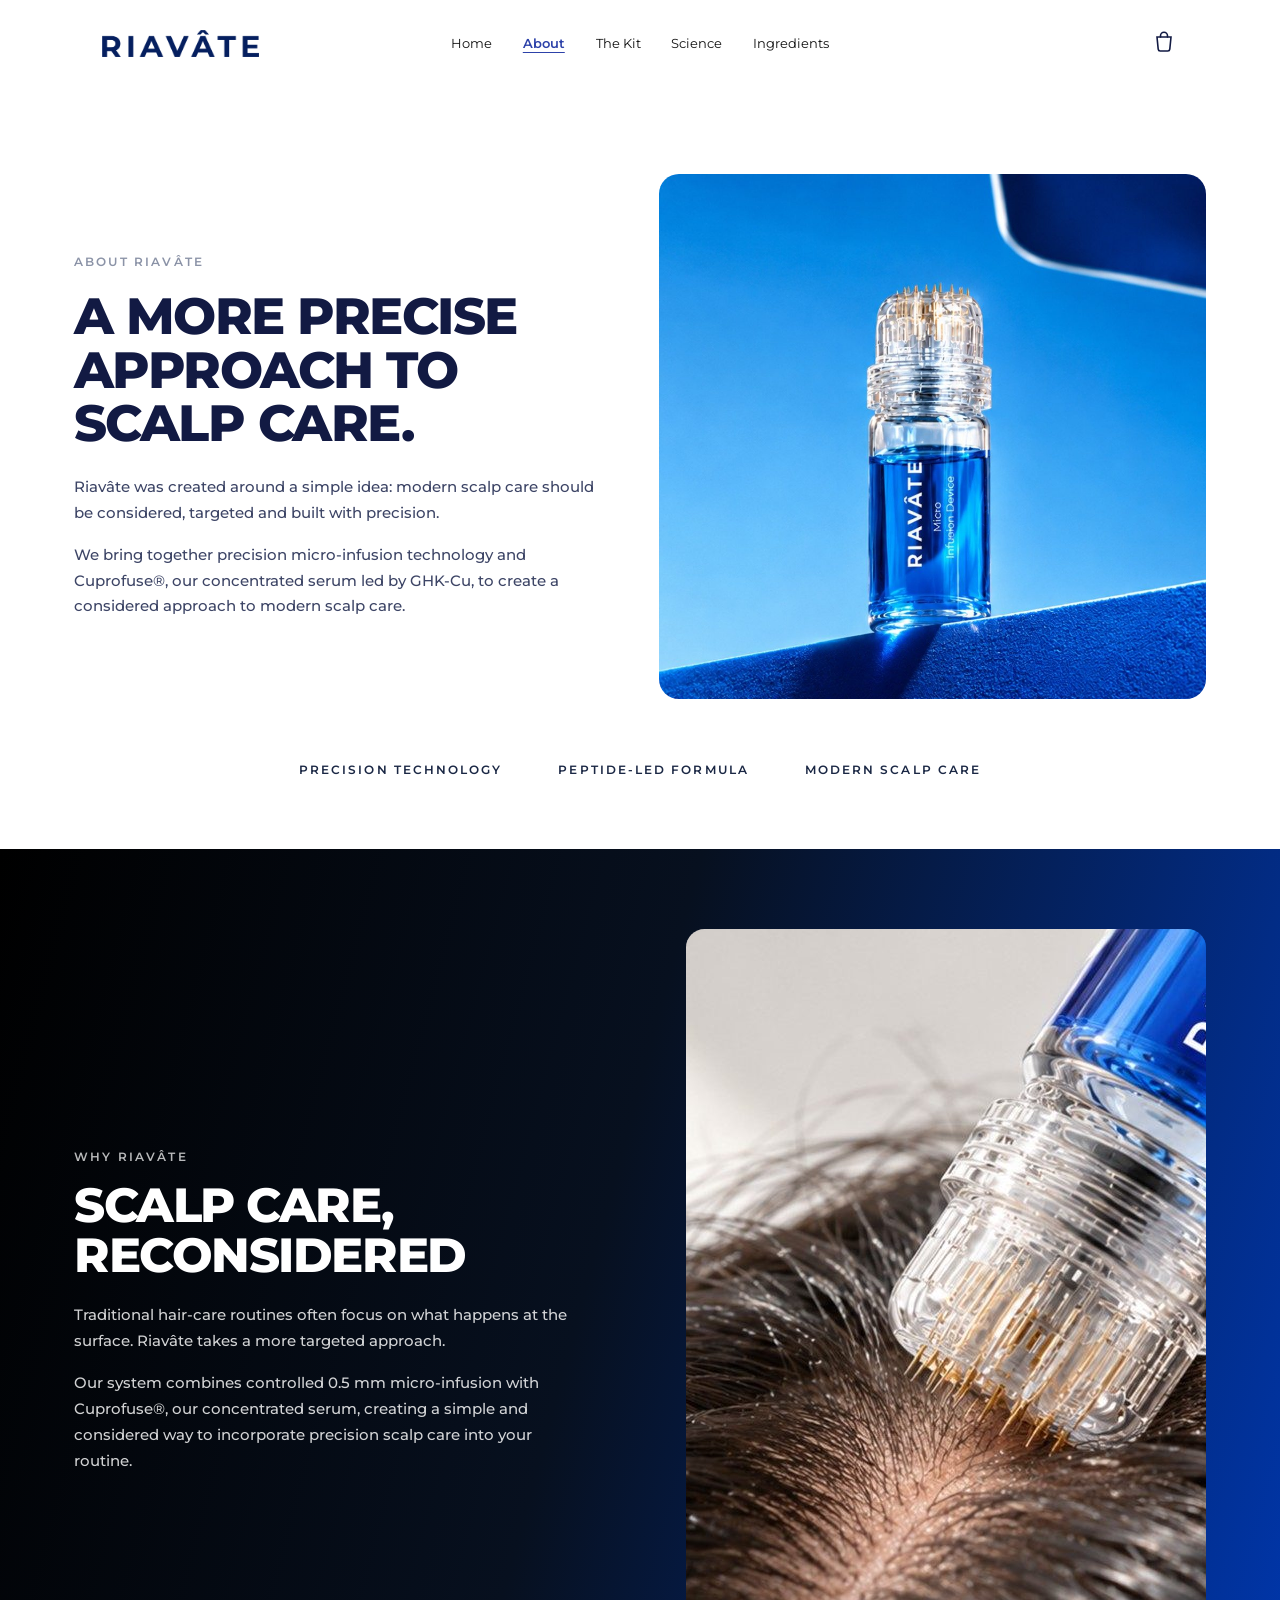
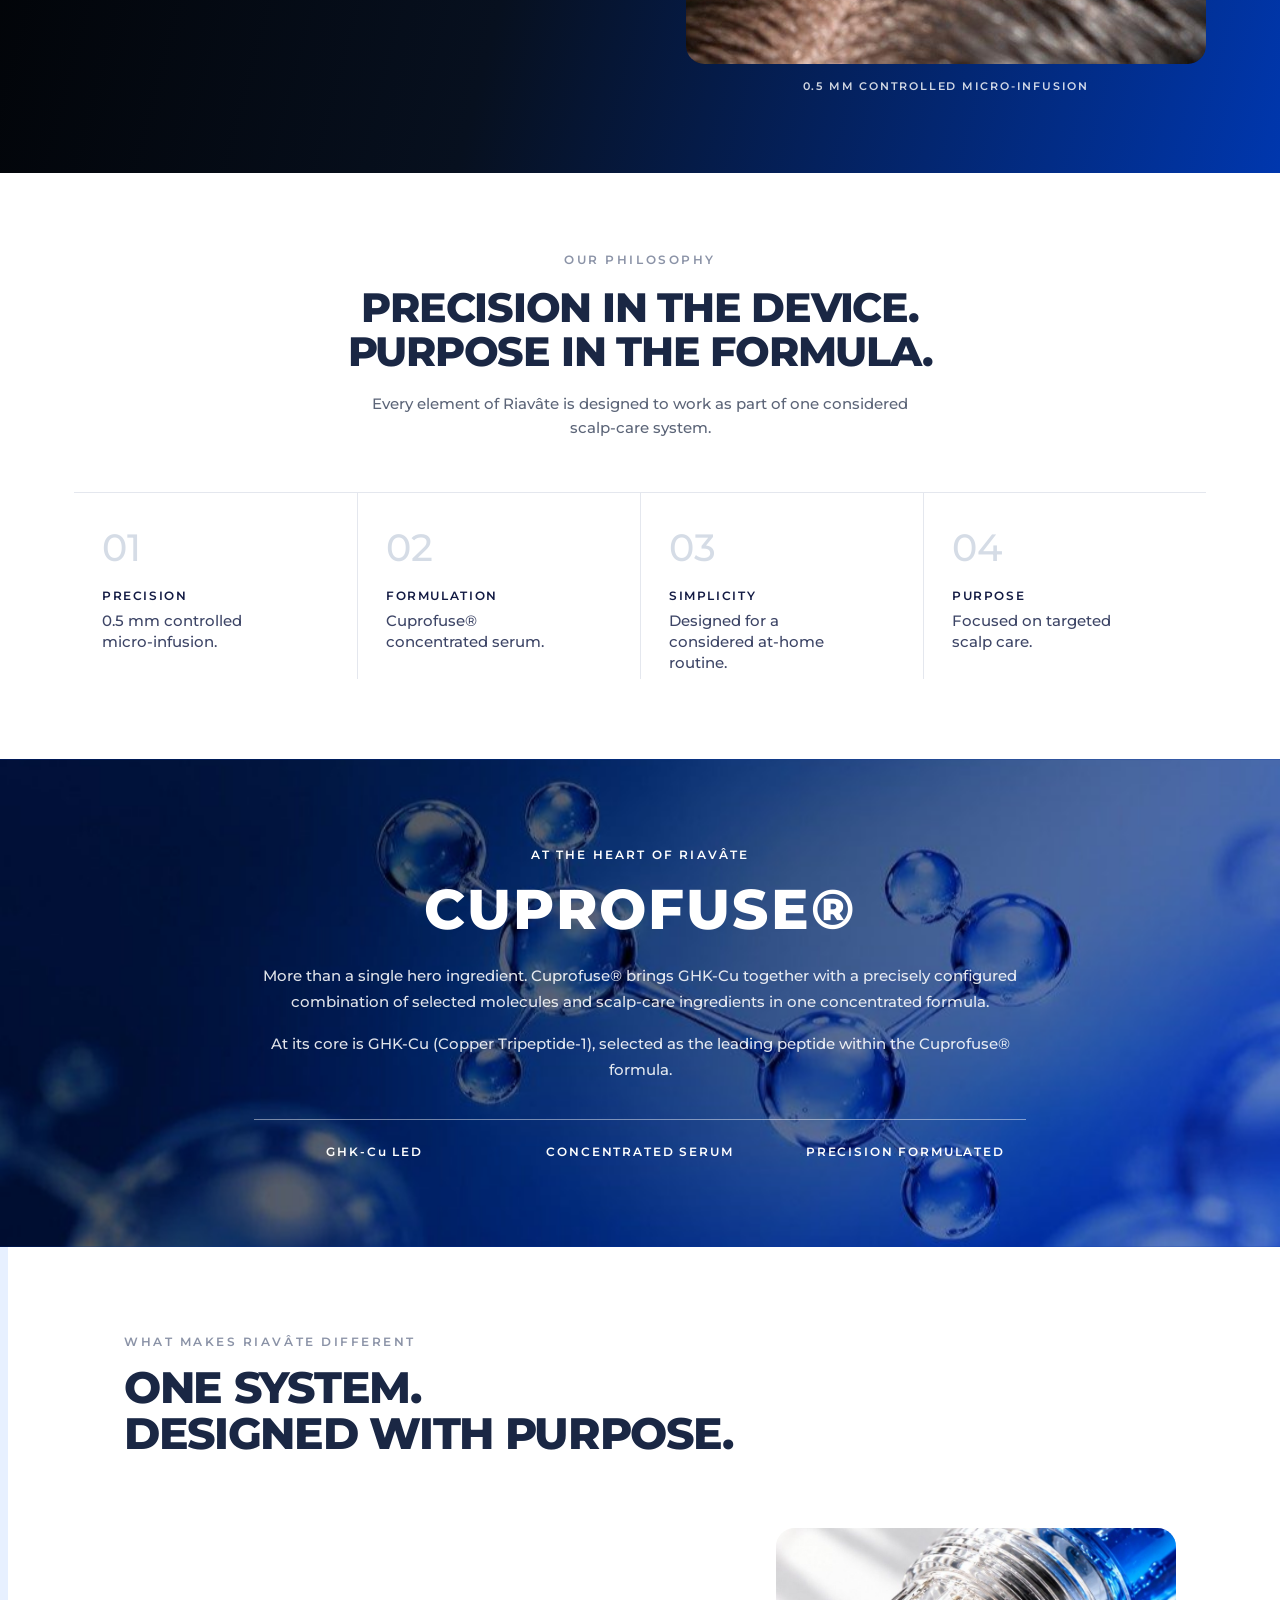
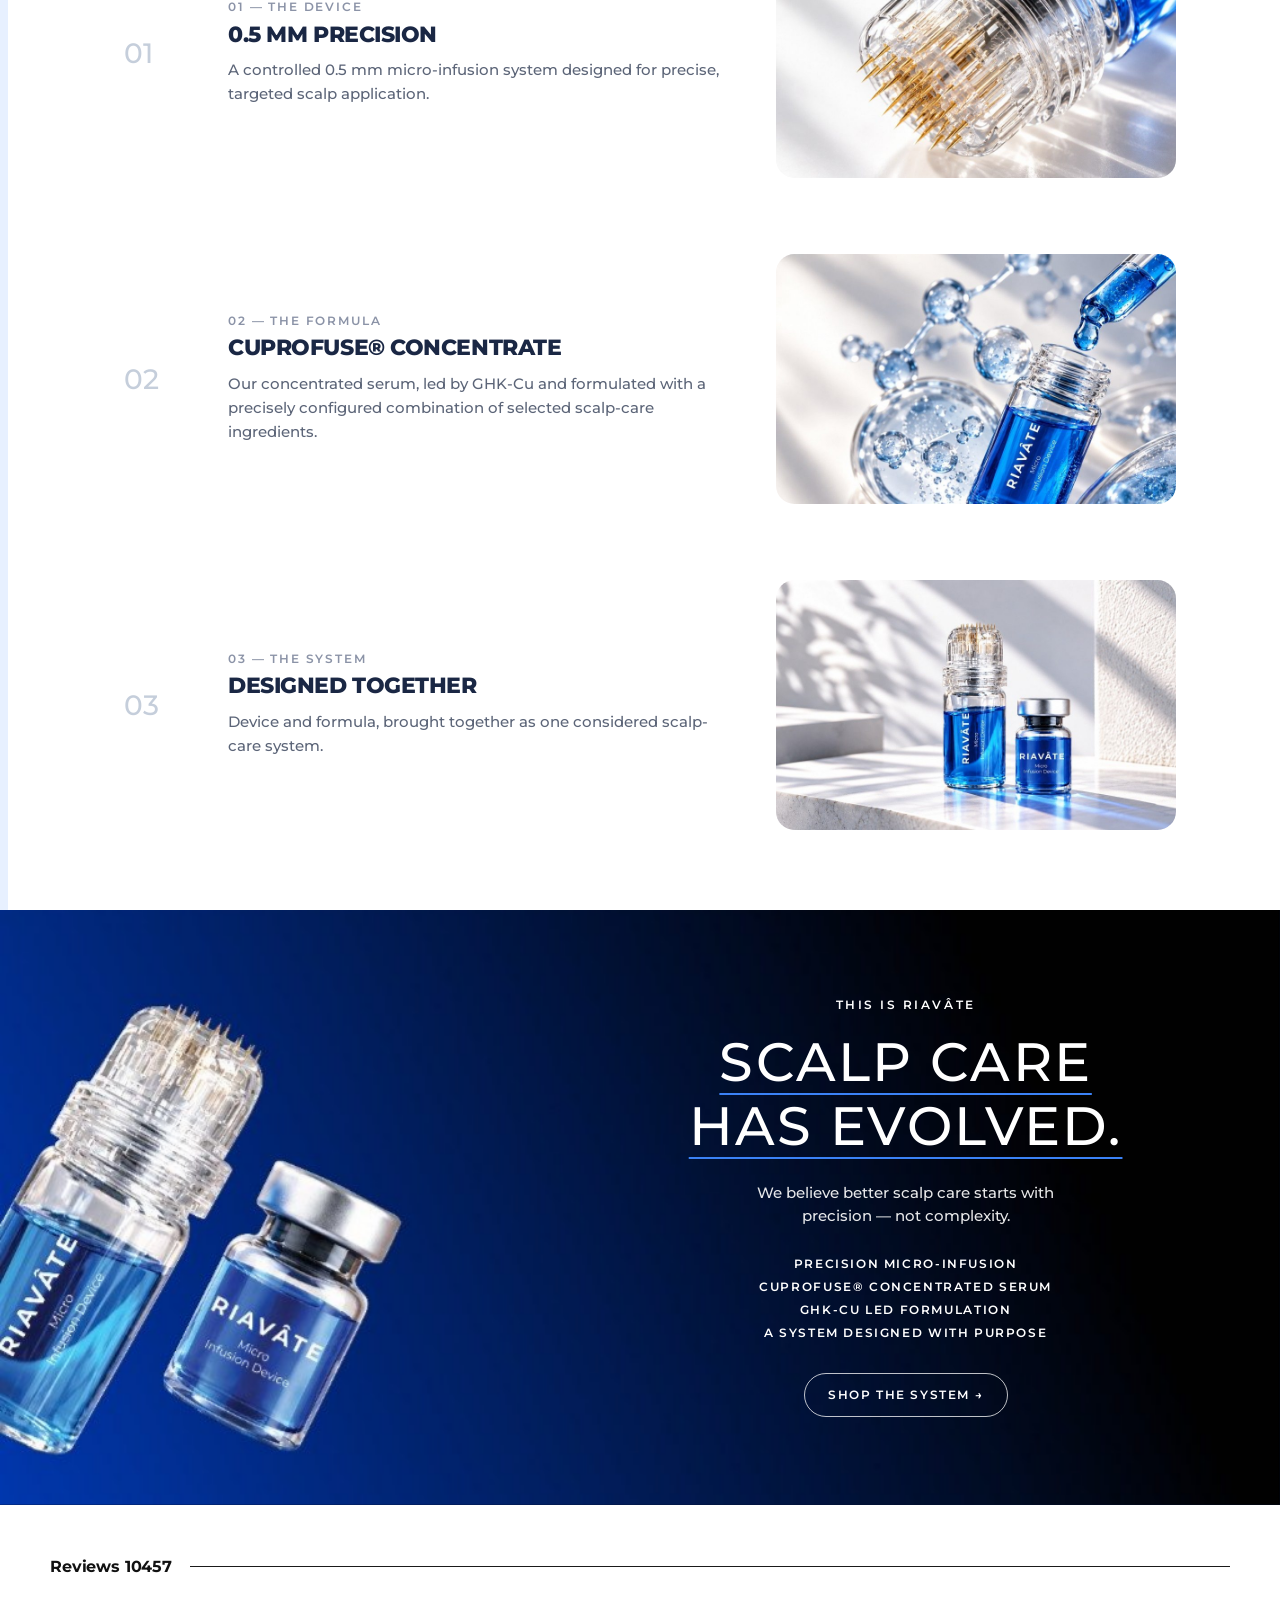
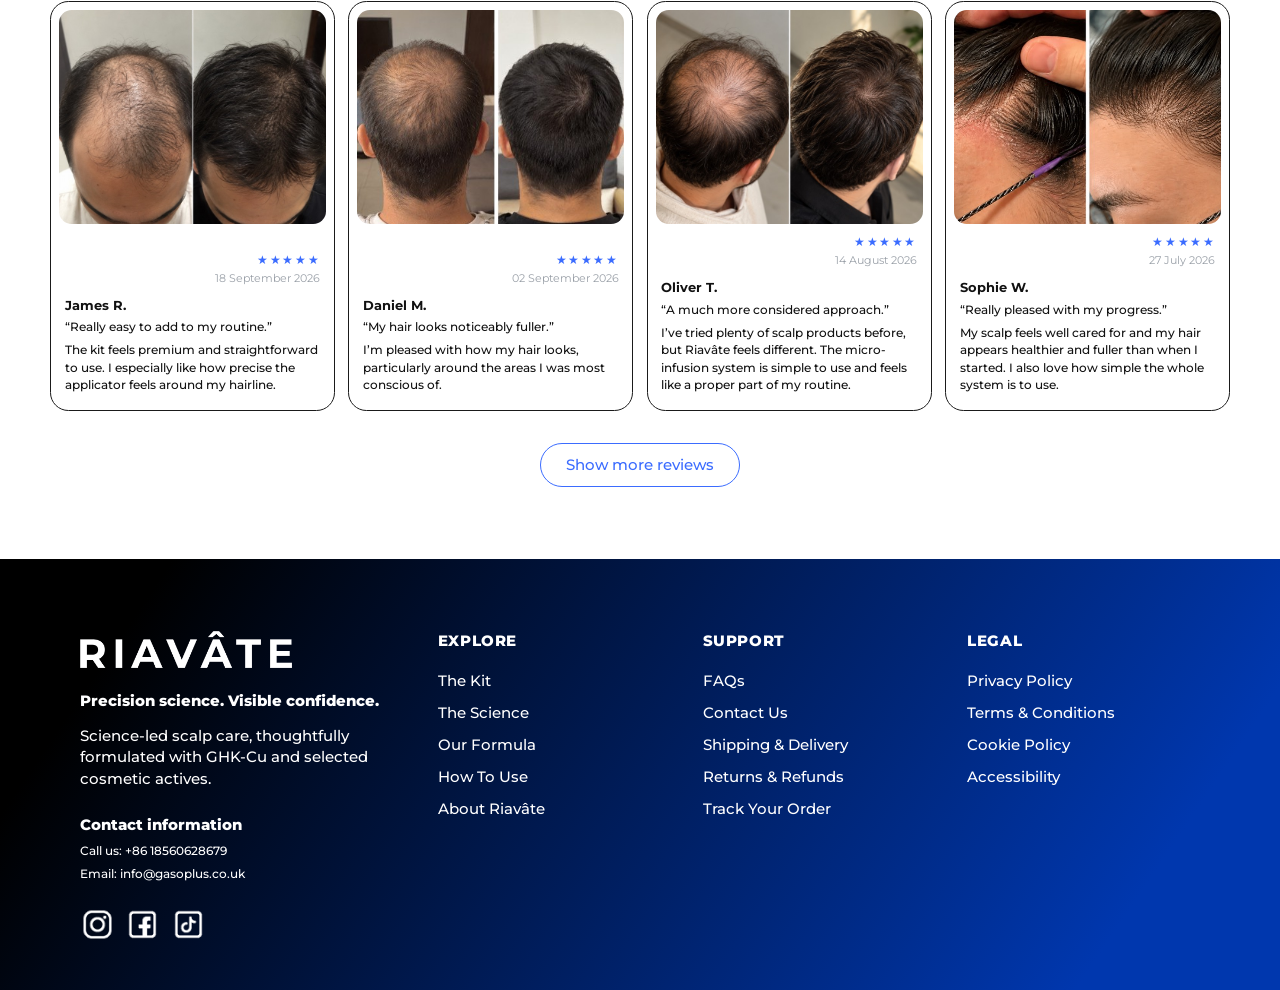
==== commit c8ed6c64: "Highlight the current header page, fade sections into view, and swap the product gallery image when " ====
--- a/about.html
+++ b/about.html
@@ -65,7 +65,11 @@
   }
 
   .site-header__menu a[aria-current='page'] {
+    color: #2d42a9;
     font-weight: 600;
+    text-decoration: underline;
+    text-underline-offset: 4px;
+    text-decoration-thickness: 1px;
   }
 
   .site-header__menu a:hover,
@@ -1368,13 +1372,15 @@
 }
 
 </style>
+<link rel="stylesheet" href="assets/motion.css">
+<script src="assets/motion.js" defer></script>
 </head>
 <body>
 <header class="site-header" data-header>
   <div class="site-header__bar">
     <a class="site-header__logo" href="#"><img class="site-header__logo-image" src="/assets/logo.png" alt="Riavâte" width="156" height="27"></a>
     <nav class="site-header__nav" id="nav"><ul class="site-header__menu">
-      <li><a href="/">Home</a></li><li><a href="/about.html">About</a></li><li><a href="/kit.html">The Kit</a></li><li><a href="/science.html">Science</a></li><li><a href="#">Ingredients</a></li>
+      <li><a href="/">Home</a></li><li><a href="/about.html" aria-current="page">About</a></li><li><a href="/kit.html">The Kit</a></li><li><a href="/science.html">Science</a></li><li><a href="#">Ingredients</a></li>
     </ul></nav>
     <div class="site-header__actions">
       <a class="site-header__cart" href="#" aria-label="Cart"><svg width="28" height="28" viewBox="0 0 28 28"><path d="M7 8h14l-1.2 12.2a2 2 0 0 1-2 1.8H10.2a2 2 0 0 1-2-1.8L7 8Z" fill="none" stroke="currentColor" stroke-width="1.6"/><path d="M10.5 8V6.8A3.5 3.5 0 0 1 14 3.3a3.5 3.5 0 0 1 3.5 3.5V8" fill="none" stroke="currentColor" stroke-width="1.6" stroke-linecap="round"/></svg></a>
--- a/assets/motion.css
+++ b/assets/motion.css
@@ -0,0 +1,38 @@
+@media (prefers-reduced-motion: no-preference) {
+  .site-header {
+    animation: motion-header 0.55s cubic-bezier(0.22, 1, 0.36, 1) both;
+  }
+
+  .reveal {
+    opacity: 0;
+    transform: translate3d(0, 28px, 0);
+  }
+
+  .reveal.is-in {
+    animation: motion-rise 0.8s cubic-bezier(0.22, 1, 0.36, 1) both;
+  }
+}
+
+@keyframes motion-header {
+  from {
+    opacity: 0;
+    transform: translate3d(0, -12px, 0);
+  }
+
+  to {
+    opacity: 1;
+    transform: none;
+  }
+}
+
+@keyframes motion-rise {
+  from {
+    opacity: 0;
+    transform: translate3d(0, 28px, 0);
+  }
+
+  to {
+    opacity: 1;
+    transform: none;
+  }
+}
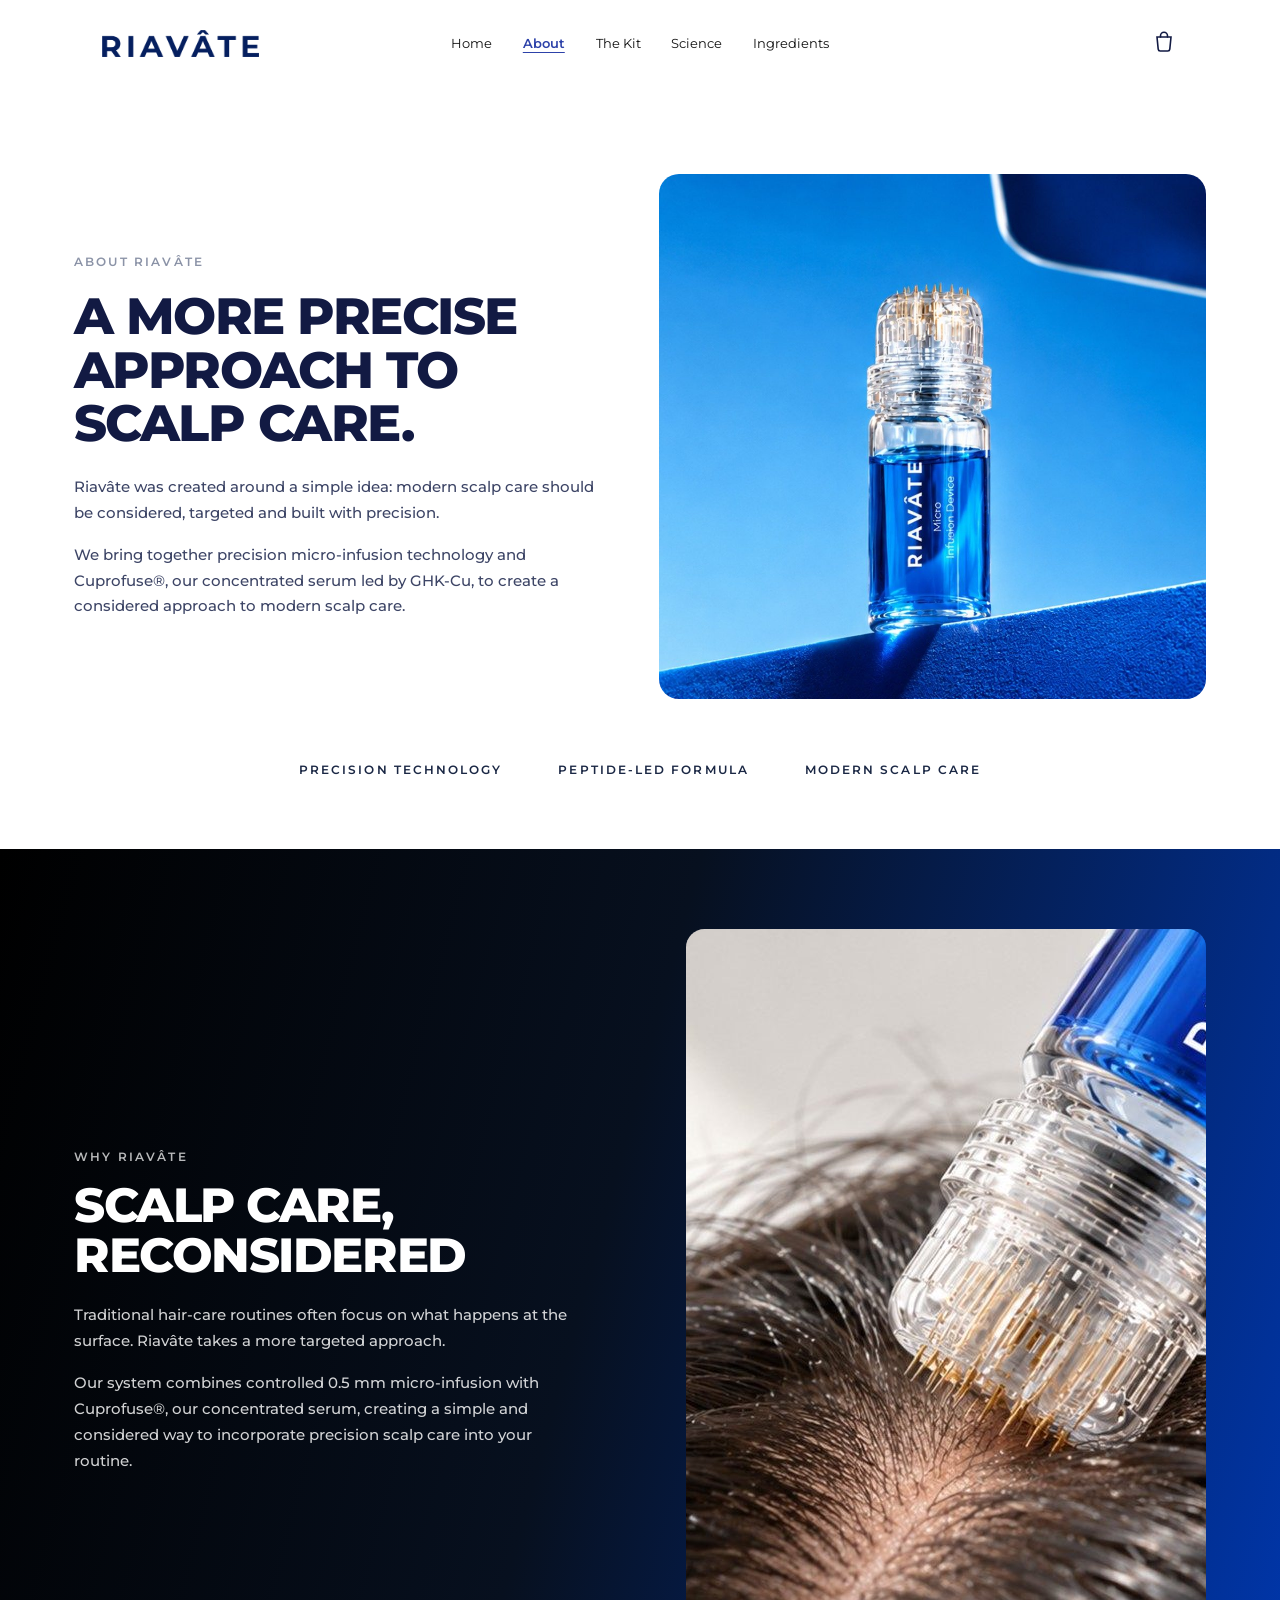
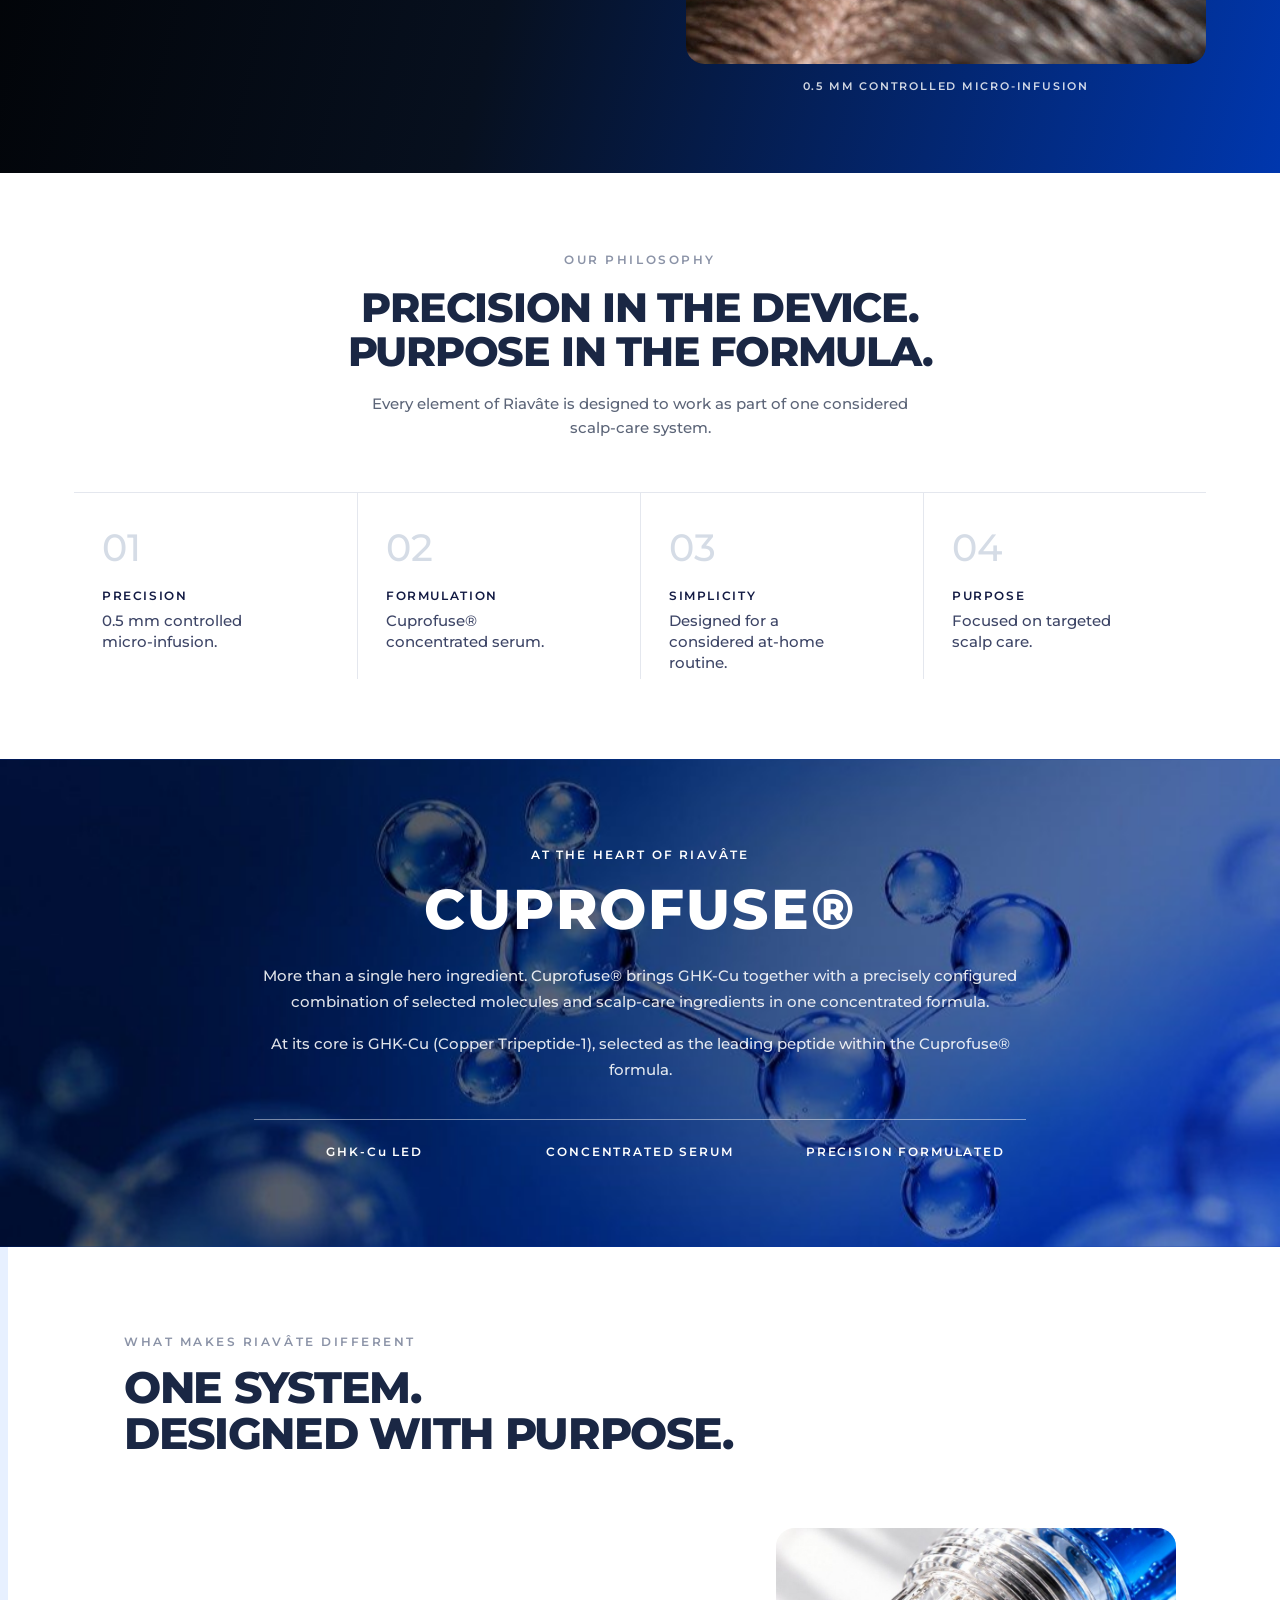
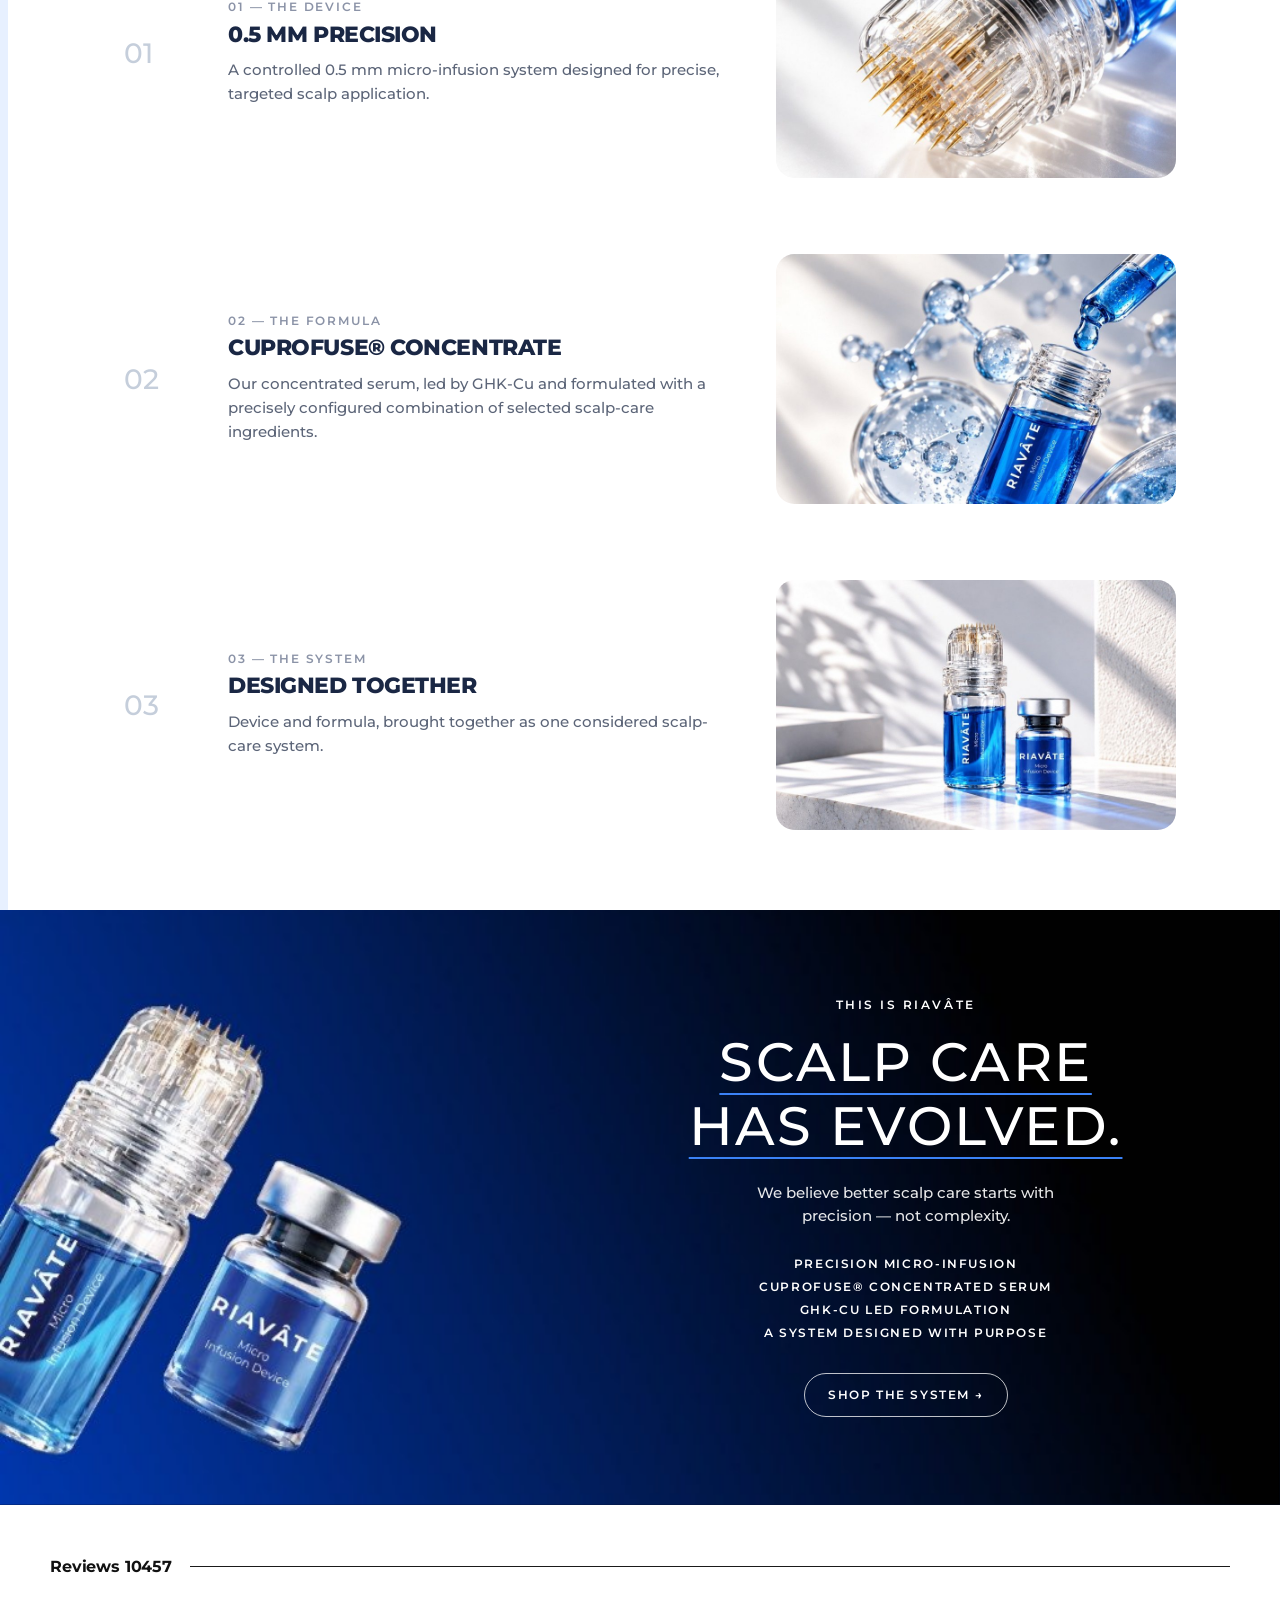
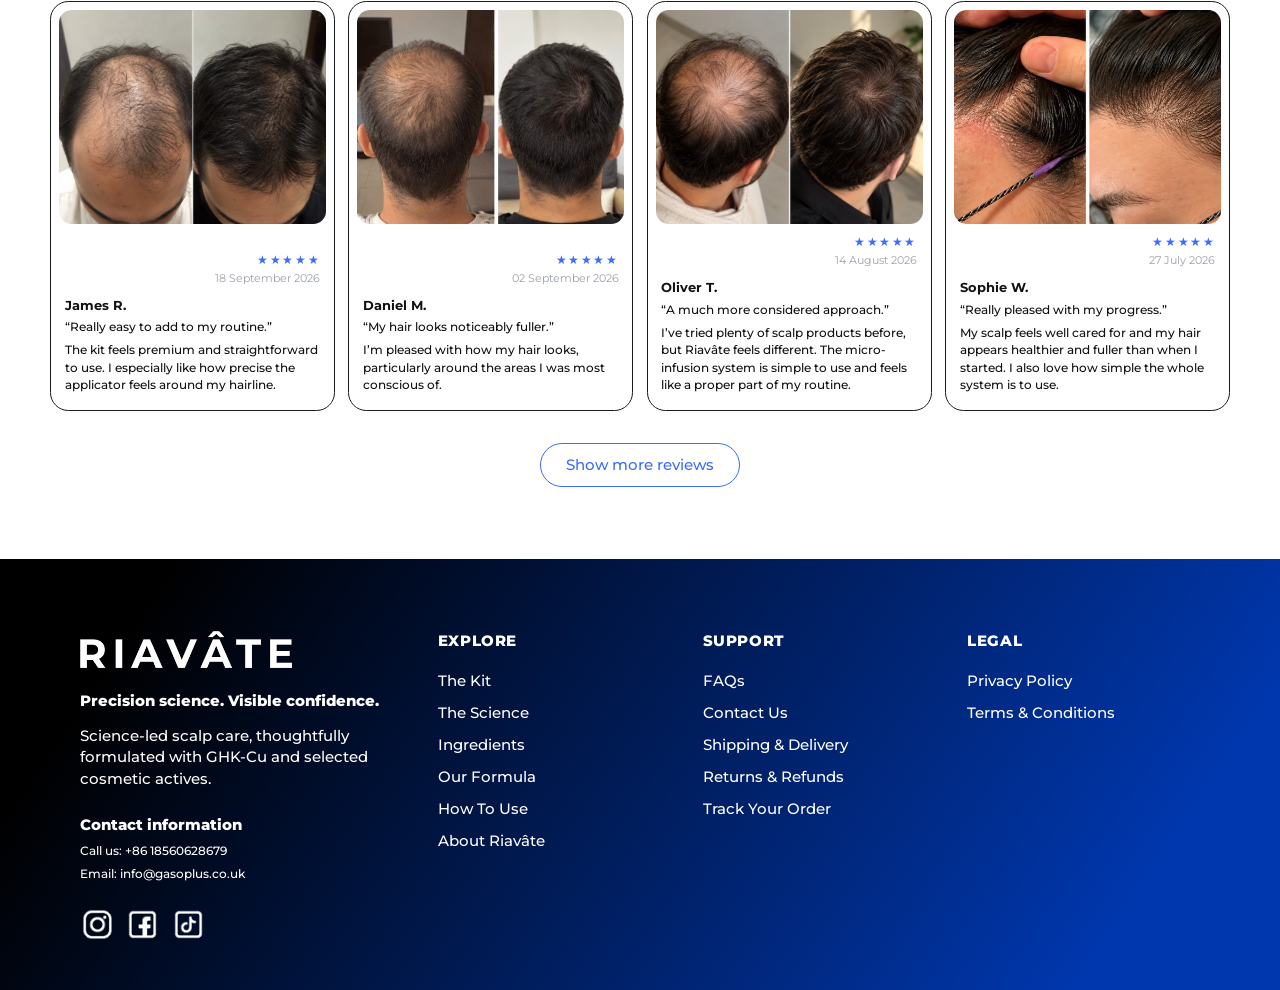
==== commit 2cbd4b4c: "Add the ingredients and support pages, and show the selected supply plan in a redesigned cart. Co-au" ====
--- a/about.html
+++ b/about.html
@@ -1380,10 +1380,10 @@
   <div class="site-header__bar">
     <a class="site-header__logo" href="#"><img class="site-header__logo-image" src="/assets/logo.png" alt="Riavâte" width="156" height="27"></a>
     <nav class="site-header__nav" id="nav"><ul class="site-header__menu">
-      <li><a href="/">Home</a></li><li><a href="/about.html" aria-current="page">About</a></li><li><a href="/kit.html">The Kit</a></li><li><a href="/science.html">Science</a></li><li><a href="#">Ingredients</a></li>
+      <li><a href="/">Home</a></li><li><a href="/about.html" aria-current="page">About</a></li><li><a href="/kit.html">The Kit</a></li><li><a href="/science.html">Science</a></li><li><a href="/ingredients.html">Ingredients</a></li>
     </ul></nav>
     <div class="site-header__actions">
-      <a class="site-header__cart" href="#" aria-label="Cart"><svg width="28" height="28" viewBox="0 0 28 28"><path d="M7 8h14l-1.2 12.2a2 2 0 0 1-2 1.8H10.2a2 2 0 0 1-2-1.8L7 8Z" fill="none" stroke="currentColor" stroke-width="1.6"/><path d="M10.5 8V6.8A3.5 3.5 0 0 1 14 3.3a3.5 3.5 0 0 1 3.5 3.5V8" fill="none" stroke="currentColor" stroke-width="1.6" stroke-linecap="round"/></svg></a>
+      <a class="site-header__cart" href="/cart.html" aria-label="Cart"><svg width="28" height="28" viewBox="0 0 28 28"><path d="M7 8h14l-1.2 12.2a2 2 0 0 1-2 1.8H10.2a2 2 0 0 1-2-1.8L7 8Z" fill="none" stroke="currentColor" stroke-width="1.6"/><path d="M10.5 8V6.8A3.5 3.5 0 0 1 14 3.3a3.5 3.5 0 0 1 3.5 3.5V8" fill="none" stroke="currentColor" stroke-width="1.6" stroke-linecap="round"/></svg></a>
       <button class="site-header__toggle" type="button" data-menu-toggle aria-expanded="false" aria-controls="nav"><span class="site-header__toggle-lines"></span></button>
     </div>
   </div>
@@ -1442,9 +1442,9 @@
       <a class="site-footer__contact" href="#">Call us: +86 18560628679</a>
       <a class="site-footer__contact" href="#">Email: info@gasoplus.co.uk</a>
     </div>
-    <div class="site-footer__column"><p class="site-footer__heading">EXPLORE</p><ul class="site-footer__links"><li><a href="/kit.html">The Kit</a></li><li><a href="/science.html">The Science</a></li><li><a href="#">Our Formula</a></li><li><a href="#">How to Use</a></li><li><a href="/about.html">About Riavâte</a></li></ul></div>
-    <div class="site-footer__column"><p class="site-footer__heading">SUPPORT</p><ul class="site-footer__links"><li><a href="#">FAQs</a></li><li><a href="#">Contact Us</a></li><li><a href="#">Shipping & Delivery</a></li><li><a href="#">Returns & Refunds</a></li><li><a href="#">Track Your Order</a></li></ul></div>
-    <div class="site-footer__column"><p class="site-footer__heading">LEGAL</p><ul class="site-footer__links"><li><a href="#">Privacy Policy</a></li><li><a href="#">Terms & Conditions</a></li><li><a href="#">Cookie Policy</a></li><li><a href="#">Accessibility</a></li></ul></div>
+    <div class="site-footer__column"><p class="site-footer__heading">EXPLORE</p><ul class="site-footer__links"><li><a href="/kit.html">The Kit</a></li><li><a href="/science.html">The Science</a></li><li><a href="/ingredients.html">Ingredients</a></li><li><a href="#">Our Formula</a></li><li><a href="#">How to Use</a></li><li><a href="/about.html">About Riavâte</a></li></ul></div>
+    <div class="site-footer__column"><p class="site-footer__heading">SUPPORT</p><ul class="site-footer__links"><li><a href="/info.html#faq">FAQs</a></li><li><a href="/info.html#contact">Contact Us</a></li><li><a href="/info.html#shipping">Shipping & Delivery</a></li><li><a href="/info.html#returns">Returns & Refunds</a></li><li><a href="/info.html#track">Track Your Order</a></li></ul></div>
+    <div class="site-footer__column"><p class="site-footer__heading">LEGAL</p><ul class="site-footer__links"><li><a href="/info.html#privacy">Privacy Policy</a></li><li><a href="/info.html#terms">Terms & Conditions</a></li></ul></div>
   </div>
   <div class="site-footer__social">
     <a href="#"><img src="/assets/social-instagram.png" alt=""></a>
